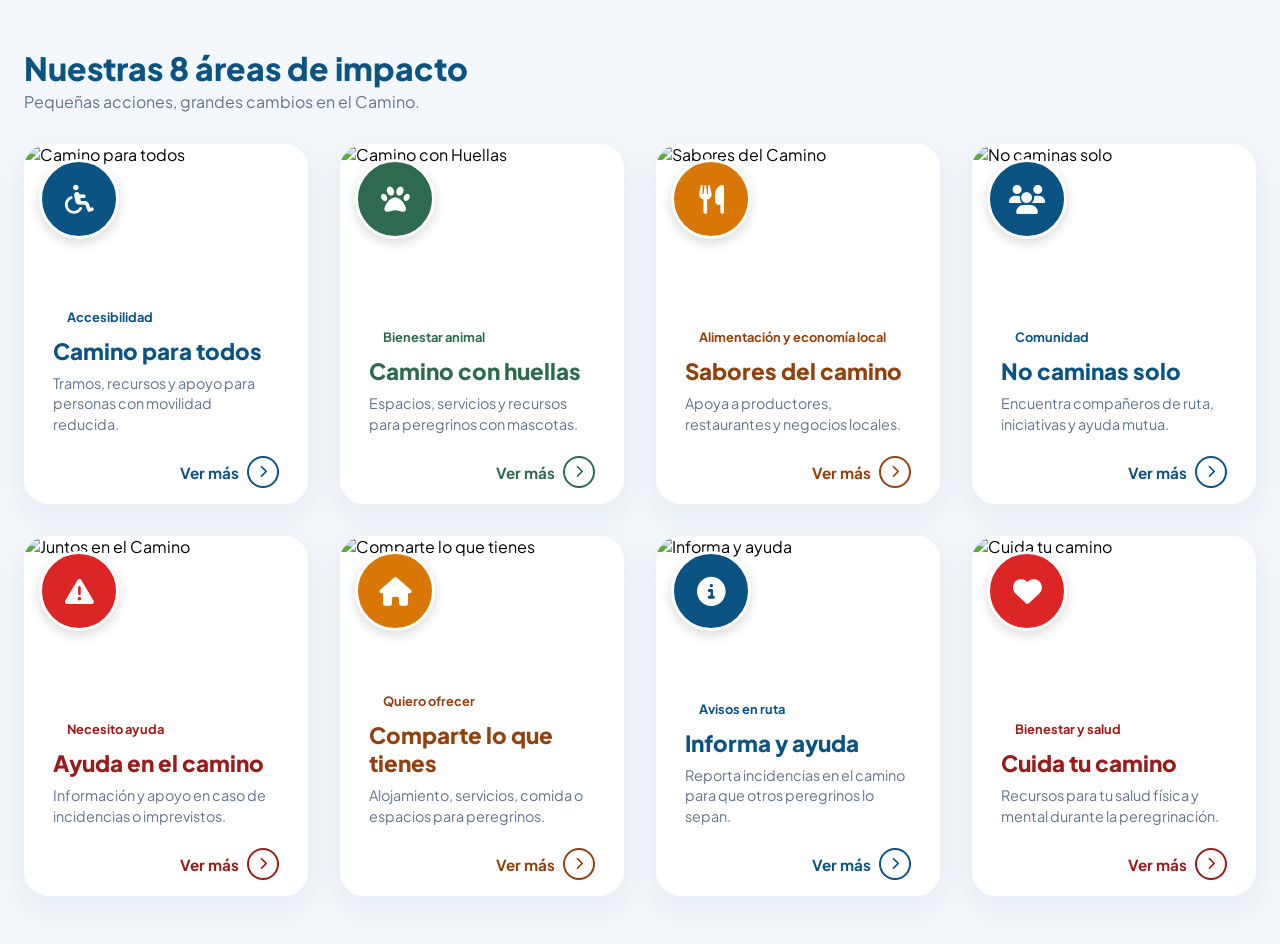
==== index.html @ 9bf70735 "Add information to back card" ====
<!DOCTYPE html>
<html lang="es">
<head>
    <meta charset="UTF-8">
    <meta name="viewport" content="width=device-width, initial-scale=1.0">
    <link rel="preconnect" href="https://cdn.jsdelivr.net">
    <link rel="preconnect" href="https://fonts.googleapis.com">
    <link rel="preconnect" href="https://res.cloudinary.com">
    <link rel="preconnect" href="https://fonts.gstatic.com" crossorigin>
    <link href="https://fonts.googleapis.com/css2?family=Caveat:wght@600&family=Plus+Jakarta+Sans:wght@400;500;600;700;800&display=swap" rel="stylesheet">
    <link rel="stylesheet" href="https://cdnjs.cloudflare.com/ajax/libs/font-awesome/6.5.1/css/all.min.css">
    <link href="https://cdn.jsdelivr.net/npm/remixicon@4.2.0/fonts/remixicon.css" rel="stylesheet"/>
    <link rel="stylesheet" href="styles.css">
    <title>Ultreia</title>
</head>
<body>

<section class="cardsSection">
        
        <header class="sectionHeader">
            <h2 class="sectionTitle">Nuestras 8 áreas de impacto</h2>
            <p class="sectionSubtitle">Pequeñas acciones, grandes cambios en el Camino.</p>
        </header>

        <div class="cardsGrid">

            <div class="cardContainer themeBlue">
                <div class="cardInner">
                    <div class="cardFront">
                        <div class="cardImageWrapper">
                            <img src="https://res.cloudinary.com/dfhwxnhsl/image/upload/v1790968714/accesibilidad_eq5mqi.png" alt="Camino para todos" class="cardImg">
                            <div class="badgeIcon"><i class="fa-solid fa-wheelchair"></i></div>
                        </div>
                        <div class="cardBody">
                            <span class="pillCategory">Accesibilidad</span>
                            <h3 class="cardTitle">Camino para todos</h3>
                            <p class="cardDesc">Tramos, recursos y apoyo para personas con movilidad reducida.</p>
                            <div class="cardAction">
                                <span class="btnText">Ver más</span>
                                <div class="btnArrow"><i class="fa-solid fa-chevron-right"></i></div>
                            </div>
                        </div>
                    </div>
                    <div class="cardBack">
                        <div class="cardBackHeader">
                            <div class="badgeIconSmall"><i class="fa-solid fa-wheelchair"></i></div>
                            <h4 class="cardBackTitle">Información detallada</h4>
                        </div>
                        <ul class="featuresList">
                            <li>
                                <div class="featureIcon"><i class="fa-solid fa-map-location-dot"></i></div>
                                <div class="featureText"><strong>Tramos accesibles</strong><p>Rutas adaptadas, con superficies seguras y sin barreras.</p></div>
                            </li>
                            <li>
                                <div class="featureIcon"><i class="fa-solid fa-hand-holding-heart"></i></div>
                                <div class="featureText"><strong>Recursos y apoyo</strong><p>Centros de información y transporte adaptado.</p></div>
                            </li>
                            <li>
                                <div class="featureIcon"><i class="fa-solid fa-bed"></i></div>
                                <div class="featureText"><strong>Alojamiento adaptado</strong><p>Albergues y hoteles con baños y accesos 100% accesibles.</p></div>
                            </li>
                        </ul>
                        <div class="cardBackFooter">
                            <span class="btnBack"><i class="fa-solid fa-arrow-left"></i> Volver</span>
                        </div>
                    </div>
                </div>
            </div>

            <div class="cardContainer themeGreen">
                <div class="cardInner">
                    <div class="cardFront">
                        <div class="cardImageWrapper">
                            <img src="https://res.cloudinary.com/dfhwxnhsl/image/upload/v1791116638/image_bpsnfv.png" alt="Camino con Huellas" class="cardImg">
                            <div class="badgeIcon"><i class="fa-solid fa-paw"></i></div>
                        </div>
                        <div class="cardBody">
                            <span class="pillCategory">Bienestar animal</span>
                            <h3 class="cardTitle">Camino con huellas</h3>
                            <p class="cardDesc">Espacios, servicios y recursos para peregrinos con mascotas.</p>
                            <div class="cardAction">
                                <span class="btnText">Ver más</span>
                                <div class="btnArrow"><i class="fa-solid fa-chevron-right"></i></div>
                            </div>
                        </div>
                    </div>
                    <div class="cardBack">
                        <div class="cardBackHeader">
                            <div class="badgeIconSmall"><i class="fa-solid fa-paw"></i></div>
                            <h4 class="cardBackTitle">Consejos y Recursos</h4>
                        </div>
                        <ul class="featuresList">
                            <li>
                                <div class="featureIcon"><i class="fa-solid fa-hotel"></i></div>
                                <div class="featureText"><strong>Albergues admitidos</strong><p>Alojamiento y espacios habilitados para mascotas.</p></div>
                            </li>
                            <li>
                                <div class="featureIcon"><i class="fa-solid fa-kit-medical"></i></div>
                                <div class="featureText"><strong>Cuidados</strong><p>Puntos de asistencia veterinaria y protección.</p></div>
                            </li>
                            <li>
                                <div class="featureIcon"><i class="fa-solid fa-house"></i></div>
                                <div class="featureText"><strong>Normas y consejos</strong><p>Recomendaciones y reglas para viajar con tu mascota.</p></div>
                            </li>
                        </ul>
                        <div class="cardBackFooter">
                            <span class="btnBack"><i class="fa-solid fa-arrow-left"></i> Volver</span>
                        </div>
                    </div>
                </div>
            </div>

            <div class="cardContainer themeOrange">
                <div class="cardInner">
                    <div class="cardFront">
                        <div class="cardImageWrapper">
                            <img src="https://res.cloudinary.com/dfhwxnhsl/image/upload/v1791118569/sabores_pucawi.png" alt="Sabores del Camino" class="cardImg">
                            <div class="badgeIcon"><i class="fa-solid fa-utensils"></i></div>
                        </div>
                        <div class="cardBody">
                            <span class="pillCategory">Alimentación y economía local</span>
                            <h3 class="cardTitle">Sabores del camino</h3>
                            <p class="cardDesc">Apoya a productores, restaurantes y negocios locales.</p>
                            <div class="cardAction">
                                <span class="btnText">Ver más</span>
                                <div class="btnArrow"><i class="fa-solid fa-chevron-right"></i></div>
                            </div>
                        </div>
                    </div>
                    <div class="cardBack">
                        <div class="cardBackHeader">
                            <div class="badgeIconSmall"><i class="fa-solid fa-utensils"></i></div>
                            <h4 class="cardBackTitle">Comercio Local</h4>
                        </div>
                        <ul class="featuresList">
                            <li>
                                <div class="featureIcon"><i class="fa-solid fa-apple-whole"></i></div>
                                <div class="featureText"><strong>Productos de cercanía</strong><p>Consumo sostenible en tiendas y mercados de pueblo.</p></div>
                            </li>
                            <li>
                                <div class="featureIcon"><i class="fa-solid fa-store"></i></div>
                                <div class="featureText"><strong>Menú del Peregrino</strong><p>Opciones tradicionales y apoyo a hostelería local.</p></div>
                            </li>
                            <li>
                                <div class="featureIcon"><i class="fa-solid fa-basket-shopping"></i></div>
                                <div class="featureText"><strong>Mercados artesanales</strong><p>Ferias y mercados de productores tradicionales en ruta.</p></div>
                            </li>
                        </ul>
                        <div class="cardBackFooter">
                            <span class="btnBack"><i class="fa-solid fa-arrow-left"></i> Volver</span>
                        </div>
                    </div>
                </div>
            </div>


            <div class="cardContainer themeBlue">
                <div class="cardInner">
                    <div class="cardFront">
                        <div class="cardImageWrapper">
                            <img src="https://res.cloudinary.com/dfhwxnhsl/image/upload/v1791118704/noCaminas_ketj5e.png" alt="No caminas solo" class="cardImg">
                            <div class="badgeIcon"><i class="fa-solid fa-users"></i></div>
                        </div>
                        <div class="cardBody">
                            <span class="pillCategory">Comunidad</span>
                            <h3 class="cardTitle">No caminas solo</h3>
                            <p class="cardDesc">Encuentra compañeros de ruta, iniciativas y ayuda mutua.</p>
                            <div class="cardAction">
                                <span class="btnText">Ver más</span>
                                <div class="btnArrow"><i class="fa-solid fa-chevron-right"></i></div>
                            </div>
                        </div>
                    </div>
                    <div class="cardBack">
                        <div class="cardBackHeader">
                            <div class="badgeIconSmall"><i class="fa-solid fa-users"></i></div>
                            <h4 class="cardBackTitle">Red Social y Apoyo</h4>
                        </div>
                        <ul class="featuresList">
                            <li>
                                <div class="featureIcon"><i class="fa-solid fa-user-group"></i></div>
                                <div class="featureText"><strong>Grupos de ruta</strong><p>Conecta con otros peregrinos en tus etapas.</p></div>
                            </li>
                            <li>
                                <div class="featureIcon"><i class="fa-solid fa-hands-holding-child"></i></div>
                                <div class="featureText"><strong>Voluntariado</strong><p>Iniciativas comunitarias de ayuda en el camino.</p></div>
                            </li>
                            <li>
                                <div class="featureIcon"><i class="fa-solid fa-comments"></i></div>
                                <div class="featureText"><strong>Foros y vivencias</strong><p>Espacios para compartir consejos, experiencias y resolver dudas.</p></div>
                            </li>
                        </ul>
                        <div class="cardBackFooter">
                            <span class="btnBack"><i class="fa-solid fa-arrow-left"></i> Volver</span>
                        </div>
                    </div>
                </div>
            </div>


            <div class="cardContainer themeRed">
                <div class="cardInner">
                    <div class="cardFront">
                        <div class="cardImageWrapper">
                            <img src="https://res.cloudinary.com/dfhwxnhsl/image/upload/v1791119002/juntosCamino_ufudnc.png" alt="Juntos en el Camino" class="cardImg">
                            <div class="badgeIcon"><i class="fa-solid fa-triangle-exclamation"></i></div>
                        </div>
                        <div class="cardBody">
                            <span class="pillCategory">Necesito ayuda</span>
                            <h3 class="cardTitle">Ayuda en el camino</h3>
                            <p class="cardDesc">Información y apoyo en caso de incidencias o imprevistos.</p>
                            <div class="cardAction">
                                <span class="btnText">Ver más</span>
                                <div class="btnArrow"><i class="fa-solid fa-chevron-right"></i></div>
                            </div>
                        </div>
                    </div>
                    <div class="cardBack">
                        <div class="cardBackHeader">
                            <div class="badgeIconSmall"><i class="fa-solid fa-triangle-exclamation"></i></div>
                            <h4 class="cardBackTitle">Soporte y Emergencias</h4>
                        </div>
                        <ul class="featuresList">
                            <li>
                                <div class="featureIcon"><i class="fa-solid fa-phone-flip"></i></div>
                                <div class="featureText"><strong>Contactos clave</strong><p>Teléfonos de emergencia y auxilio en ruta.</p></div>
                            </li>
                            <li>
                                <div class="featureIcon"><i class="fa-solid fa-hospital"></i></div>
                                <div class="featureText"><strong>Puntos de salud</strong><p>Centros médicos y farmacias cercanas.</p></div>
                            </li>
                            <li>
                                <div class="featureIcon"><i class="fa-solid fa-kit-medical"></i></div>
                                <div class="featureText"><strong>Protocolos de auxilio</strong><p>Guías de actuación ante imprevistos en ruta.</p></div>
                            </li>
                        </ul>
                        <div class="cardBackFooter">
                            <span class="btnBack"><i class="fa-solid fa-arrow-left"></i> Volver</span>
                        </div>
                    </div>
                </div>
            </div>


            <div class="cardContainer themeYellow">
                <div class="cardInner">
                    <div class="cardFront">
                        <div class="cardImageWrapper">
                            <img src="https://res.cloudinary.com/dfhwxnhsl/image/upload/v1791118802/hospitalidad_motjij.png" alt="Comparte lo que tienes" class="cardImg">
                            <div class="badgeIcon"><i class="fa-solid fa-house"></i></div>
                        </div>
                        <div class="cardBody">
                            <span class="pillCategory">Quiero ofrecer</span>
                            <h3 class="cardTitle">Comparte lo que tienes</h3>
                            <p class="cardDesc">Alojamiento, servicios, comida o espacios para peregrinos.</p>
                            <div class="cardAction">
                                <span class="btnText">Ver más</span>
                                <div class="btnArrow"><i class="fa-solid fa-chevron-right"></i></div>
                            </div>
                        </div>
                    </div>
                    <div class="cardBack">
                        <div class="cardBackHeader">
                            <div class="badgeIconSmall"><i class="fa-solid fa-house"></i></div>
                            <h4 class="cardBackTitle">Hospitalidad</h4>
                        </div>
                        <ul class="featuresList">
                            <li>
                                <div class="featureIcon"><i class="fa-solid fa-bed"></i></div>
                                <div class="featureText"><strong>Ofrecer cobijo</strong><p>Registra tu espacio para acoger caminantes.</p></div>
                            </li>
                            <li>
                                <div class="featureIcon"><i class="fa-solid fa-hand-holding-heart"></i></div>
                                <div class="featureText"><strong>Donaciones</strong><p>Aporta material, alimentos o transporte puntual.</p></div>
                            </li>
                            <li>
                                <div class="featureIcon"><i class="fa-solid fa-handshake"></i></div>
                                <div class="featureText"><strong>Servicios de apoyo</strong><p>Ofrece custodia de equipaje o puntos de carga.</p></div>
                            </li>
                        </ul>
                        <div class="cardBackFooter">
                            <span class="btnBack"><i class="fa-solid fa-arrow-left"></i> Volver</span>
                        </div>
                    </div>
                </div>
            </div>


            <div class="cardContainer themeBlue">
                <div class="cardInner">
                    <div class="cardFront">
                        <div class="cardImageWrapper">
                            <img src="https://res.cloudinary.com/dfhwxnhsl/image/upload/v1791118946/camino_mtkchg.png" alt="Informa y ayuda" class="cardImg">
                            <div class="badgeIcon"><i class="fa-solid fa-circle-info"></i></div>
                        </div>
                        <div class="cardBody">
                            <span class="pillCategory">Avisos en ruta</span>
                            <h3 class="cardTitle">Informa y ayuda</h3>
                            <p class="cardDesc">Reporta incidencias en el camino para que otros peregrinos lo sepan.</p>
                            <div class="cardAction">
                                <span class="btnText">Ver más</span>
                                <div class="btnArrow"><i class="fa-solid fa-chevron-right"></i></div>
                            </div>
                        </div>
                    </div>
                    <div class="cardBack">
                        <div class="cardBackHeader">
                            <div class="badgeIconSmall"><i class="fa-solid fa-circle-info"></i></div>
                            <h4 class="cardBackTitle">Estado del Camino</h4>
                        </div>
                        <ul class="featuresList">
                            <li>
                                <div class="featureIcon"><i class="fa-solid fa-route"></i></div>
                                <div class="featureText"><strong>Obras y desvíos</strong><p>Alertas sobre tramos cerrados o modificados.</p></div>
                            </li>
                            <li>
                                <div class="featureIcon"><i class="fa-solid fa-cloud-sun-rain"></i></div>
                                <div class="featureText"><strong>Clima y alertas</strong><p>Avisos meteorológicos y recomendaciones de paso.</p></div>
                            </li>
                            <li>
                                <div class="featureIcon"><i class="fa-solid fa-map-location-dot"></i></div>
                                <div class="featureText"><strong>Reportar incidencias</strong><p>Notifica obstáculos o señalización defectuosa.</p></div>
                            </li>
                        </ul>
                        <div class="cardBackFooter">
                            <span class="btnBack"><i class="fa-solid fa-arrow-left"></i> Volver</span>
                        </div>
                    </div>
                </div>
            </div>


            <div class="cardContainer themeRedHeart">
                <div class="cardInner">
                    <div class="cardFront">
                        <div class="cardImageWrapper">
                            <img src="https://res.cloudinary.com/dfhwxnhsl/image/upload/v1791118754/Salud_vfjpxn.png" alt="Cuida tu camino" class="cardImg">
                            <div class="badgeIcon"><i class="fa-solid fa-heart"></i></div>
                        </div>
                        <div class="cardBody">
                            <span class="pillCategory">Bienestar y salud</span>
                            <h3 class="cardTitle">Cuida tu camino</h3>
                            <p class="cardDesc">Recursos para tu salud física y mental durante la peregrinación.</p>
                            <div class="cardAction">
                                <span class="btnText">Ver más</span>
                                <div class="btnArrow"><i class="fa-solid fa-chevron-right"></i></div>
                            </div>
                        </div>
                    </div>
                    <div class="cardBack">
                        <div class="cardBackHeader">
                            <div class="badgeIconSmall"><i class="fa-solid fa-heart"></i></div>
                            <h4 class="cardBackTitle">Cuidado Personal</h4>
                        </div>
                        <ul class="featuresList">
                            <li>
                                <div class="featureIcon"><i class="fa-solid fa-shoe-prints"></i></div>
                                <div class="featureText"><strong>Prevención de ampollas</strong><p>Consejos para estiramientos y cuidado de pies.</p></div>
                            </li>
                            <li>
                                <div class="featureIcon"><i class="fa-solid fa-brain"></i></div>
                                <div class="featureText"><strong>Salud mental</strong><p>Espacios de meditación y preparación psicológica.</p></div>
                            </li>
                            <li>
                                <div class="featureIcon"><i class="fa-solid fa-bottle-water"></i></div>
                                <div class="featureText"><strong>Nutrición e hidratación</strong><p>Pautas para mantener la energía en etapas largas.</p></div>
                            </li>
                        </ul>
                        <div class="cardBackFooter">
                            <span class="btnBack"><i class="fa-solid fa-arrow-left"></i> Volver</span>
                        </div>
                    </div>
                </div>
            </div>
        </div>
    </section>
</body>
</html>
---- styles.css ----
* {
    margin: 0;
    padding: 0;
    box-sizing: border-box;
    font-family: 'Plus Jakarta Sans', sans-serif;
}


html, body {
    height: 100%;
}


.sectionHeader {
    max-width: 1400px;
    margin: 0 auto 2rem auto;
    text-align: left;
}


.sectionTitle {
    color: #0A5383;
    font-size: 2rem;
    font-weight: 800;
    margin-bottom: 0.2rem;
}


.sectionSubtitle {
    color: #64748B;
    font-size: 1rem;
}


.cardsSection {
    padding: 3rem 1.5rem;
    background-color: #f4f7fb;
}


.cardsGrid {
    display: grid;
    grid-template-columns: repeat(4, 1fr);
    gap: 2rem;
    max-width: 1400px;
    margin: 0 auto;
}


.cardContainer {
    width: 100%;
    height: 360px;
    perspective: 1200px;
    cursor: pointer;
}


.cardInner {
    position: relative;
    width: 100%;
    height: 100%;
    transition: transform 0.8s cubic-bezier(0.4, 0, 0.2, 1);
    transform-style: preserve-3d;
    border-radius: 24px;
}


.cardContainer:hover .cardInner {
    transform: rotateY(-180deg);
}


.cardFront,
.cardBack {
    position: absolute;
    width: 100%;
    height: 100%;
    -webkit-backface-visibility: hidden;
    backface-visibility: hidden;
    border-radius: 24px;
    background-color: #ffffff;
    box-shadow: 0 10px 30px rgba(10, 83, 131, 0.08);
    overflow: hidden;
    display: flex;
    flex-direction: column;
}


.cardImageWrapper {
    position: relative;
    height: 260px;
    width: 100%;
}


.cardImg {
    width: 100%;
    height: 100%;
    object-fit: cover;
}


.badgeIcon {
    position: absolute;
    top: 15px;
    left: 15px;
    width: 80px;
    height: 80px;
    color: #ffffff;
    border-radius: 50%;
    display: flex;
    align-items: center;
    justify-content: center;
    font-size: 1.8rem;
    border: 3px solid #ffffff;
    box-shadow: 0 4px 12px rgba(0, 0, 0, 0.15);
    z-index: 2;
}


.cardBody {
    padding: 1rem 1.8rem;
    display: flex;
    flex-direction: column;
    flex-grow: 1;
}


.pillCategory {
    display: inline-block;
    align-self: flex-start;
    font-size: 0.8rem;
    font-weight: 700;
    padding: 0.3rem 0.9rem;
    border-radius:  22px;
    margin-top: -2.4rem;
    margin-bottom: 0.5rem;
    z-index: 3;
}


.cardTitle {
    font-size: 1.4rem;
    font-weight: 800;
    line-height: 1.25;
    margin: 0 0 0.5rem 0;
}


.cardDesc {
    color: #64748B;
    font-size: 0.9rem;
    line-height: 1.4;
    margin: 0 0 1.4rem 0;
}


.cardAction {
    margin-top: auto;
    display: flex;
    align-items: center;
    justify-content: flex-end;
    gap: 0.5rem;
    font-weight: 700;
    font-size: 0.95rem;
}


.btnArrow {
    width: 32px;
    height: 32px;
    border-radius: 50%;
    display: flex;
    align-items: center;
    justify-content: center;
    font-size: 0.8rem;
    transition: background-color 0.3s ease, border-color 0.3s ease, color 0.3s ease;
}


.cardBack {
    transform: rotateY(180deg);
    padding: 1.8rem;
    justify-content: space-between;
}


.cardBackHeader {
    display: flex;
    align-items: center;
    gap: 0.8rem;
}


.badgeIconSmall {
    width: 44px;
    height: 44px;
    color: #ffffff;
    border-radius: 50%;
    display: flex;
    align-items: center;
    justify-content: center;
    font-size: 1.2rem;
}


.cardBackTitle {
    font-size: 1.15rem;
    font-weight: 700;
    margin: 0;
    flex-grow: 1;
}


.featuresList {
    list-style: none;
    padding: 0;
    margin: 1rem 0;
    display: flex;
    flex-direction: column;
    gap: 1rem;
}


.featuresList li {
    display: flex;
    align-items: flex-start;
    gap: 0.8rem;
}


.featureIcon {
    width: 36px;
    height: 36px;
    border-radius: 50%;
    display: flex;
    align-items: center;
    justify-content: center;
    font-size: 0.9rem;
    flex-shrink: 0;
}


.featureText strong {
    display: block;
    font-size: 0.85rem;
}


.featureText p {
    margin: 0;
    color: #64748B;
    font-size: 0.78rem;
    line-height: 1.3;
}


.cardBackFooter {
    display: flex;
    justify-content: flex-end;
}


.btnBack {
    font-weight: 700;
    font-size: 0.85rem;
    display: flex;
    align-items: center;
    gap: 0.4rem;
}


.themeBlue .badgeIcon,
.themeBlue .badgeIconSmall {
    background-color: #0A5383;
}


.themeBlue .pillCategory,
.themeBlue .featureIcon {
    background-color: white;
    color: #0A5383;
}


.themeBlue .cardTitle,
.themeBlue .cardAction,
.themeBlue .cardBackTitle,
.themeBlue .featureText strong,
.themeBlue .btnBack {
    color: #0A5383;
}


.themeBlue .btnArrow {
    border: 2px solid #0A5383;
    color: #0A5383;
}


.themeBlue .cardBack {
    background: linear-gradient(135deg, #f0f7ff 10%, #dde9f7 80%);
}


.themeBlue:hover .btnArrow {
    background-color: #E0F2FE;
    border-color: #0A5383;
    color: #0A5383;
}



.themeGreen .badgeIcon,
.themeGreen .badgeIconSmall {
    background-color: #2D6A4F;
}


.themeGreen .pillCategory,
.themeGreen .featureIcon {
    background-color: white;
    color: #2D6A4F;
}


.themeGreen .cardTitle,
.themeGreen .cardAction,
.themeGreen .cardBackTitle,
.themeGreen .featureText strong,
.themeGreen .btnBack {
    color: #2D6A4F;
}


.themeGreen .btnArrow {
    border: 2px solid #2D6A4F;
    color: #2D6A4F;
}


.themeGreen .cardBack {
    background: linear-gradient(135deg, #f6faf1 10%, #e2edd6 80%);
}


.themeGreen:hover .btnArrow {
    background-color: #E8F5E9;
    border-color: #2D6A4F;
    color: #2D6A4F;
}


.themeOrange .badgeIcon,
.themeOrange .badgeIconSmall,
.themeYellow .badgeIcon,
.themeYellow .badgeIconSmall {
    background-color: #D97706;
}


.themeOrange .pillCategory,
.themeOrange .featureIcon,
.themeYellow .pillCategory,
.themeYellow .featureIcon {
    background-color: white;
    color: #92400E;
}


.themeOrange .cardTitle,
.themeOrange .cardAction,
.themeOrange .cardBackTitle,
.themeOrange .featureText strong,
.themeOrange .btnBack,
.themeYellow .cardTitle,
.themeYellow .cardAction,
.themeYellow .cardBackTitle,
.themeYellow .featureText strong,
.themeYellow .btnBack {
    color: #92400E;
}


.themeOrange .btnArrow,
.themeYellow .btnArrow {
    border: 2px solid #92400E;
    color: #92400E;
}


.themeOrange .cardBack,
.themeYellow .cardBack {
    background: linear-gradient(135deg, #faf9f0 10%, #fef7dc 80%);
}


.themeOrange:hover .btnArrow,
.themeYellow:hover .btnArrow {
    background-color: #FEF3C7;
    border-color: #92400E;
    color: #92400E;
}


.themeRed .badgeIcon,
.themeRed .badgeIconSmall,
.themeRedHeart .badgeIcon,
.themeRedHeart .badgeIconSmall {
    background-color: #DC2626;
}


.themeRed .pillCategory,
.themeRed .featureIcon,
.themeRedHeart .pillCategory,
.themeRedHeart .featureIcon {
    background-color: white;
    color: #991B1B;
}


.themeRed .cardTitle,
.themeRed .cardAction,
.themeRed .cardBackTitle,
.themeRed .featureText strong,
.themeRed .btnBack,
.themeRedHeart .cardTitle,
.themeRedHeart .cardAction,
.themeRedHeart .cardBackTitle,
.themeRedHeart .featureText strong,
.themeRedHeart .btnBack {
    color: #991B1B;
}


.themeRed .btnArrow,
.themeRedHeart .btnArrow {
    border: 2px solid #991B1B;
    color: #991B1B;
}


.themeRed .cardBack,
.themeRedHeart .cardBack {
    background: linear-gradient(135deg, #fbf5f5 10%, #fae6e6 80%);
}


.themeRed:hover .btnArrow,
.themeRedHeart:hover .btnArrow {
    background-color: #FEE2E2;
    border-color: #991B1B;
    color: #991B1B;
}



@media (max-width: 1200px) {
    .cardsGrid {
        grid-template-columns: repeat(2, 1fr);
    }
}


@media (max-width: 640px) {
    .cardsGrid {
        grid-template-columns: 1fr;
    }
}
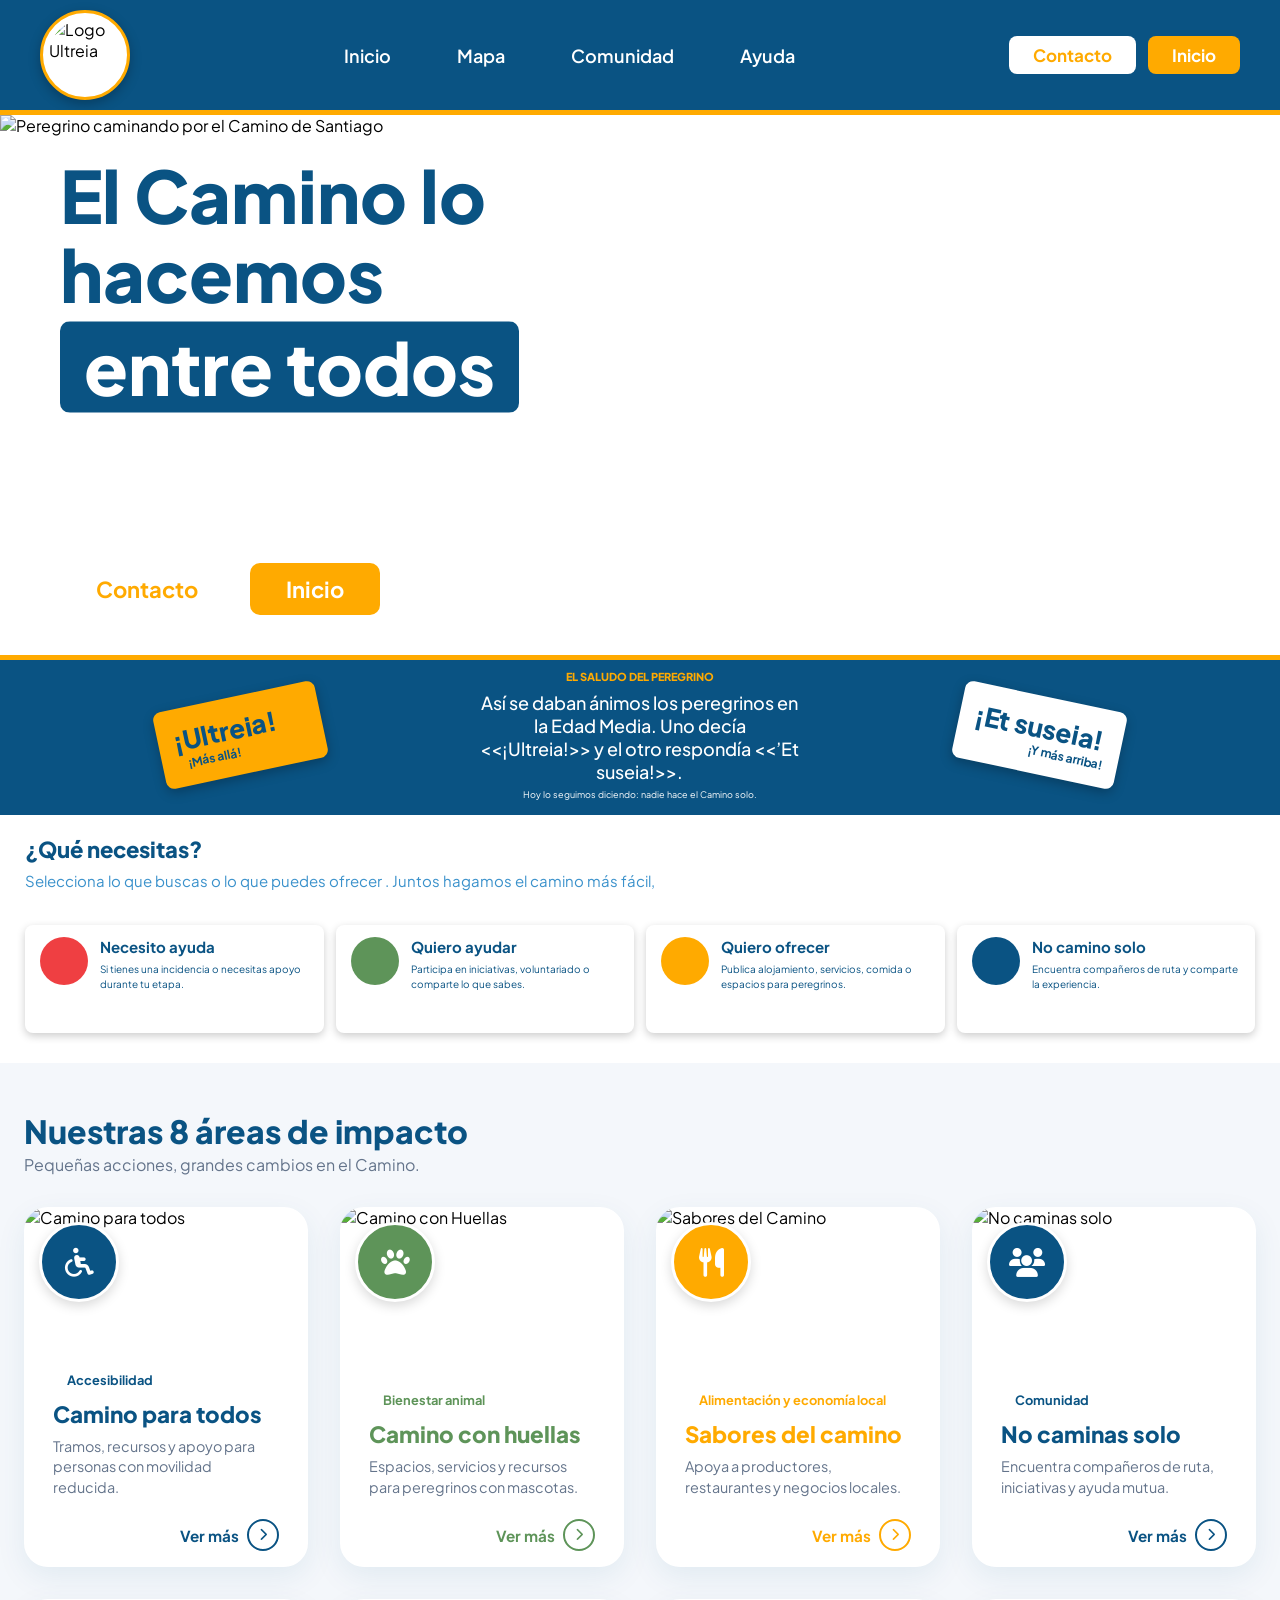
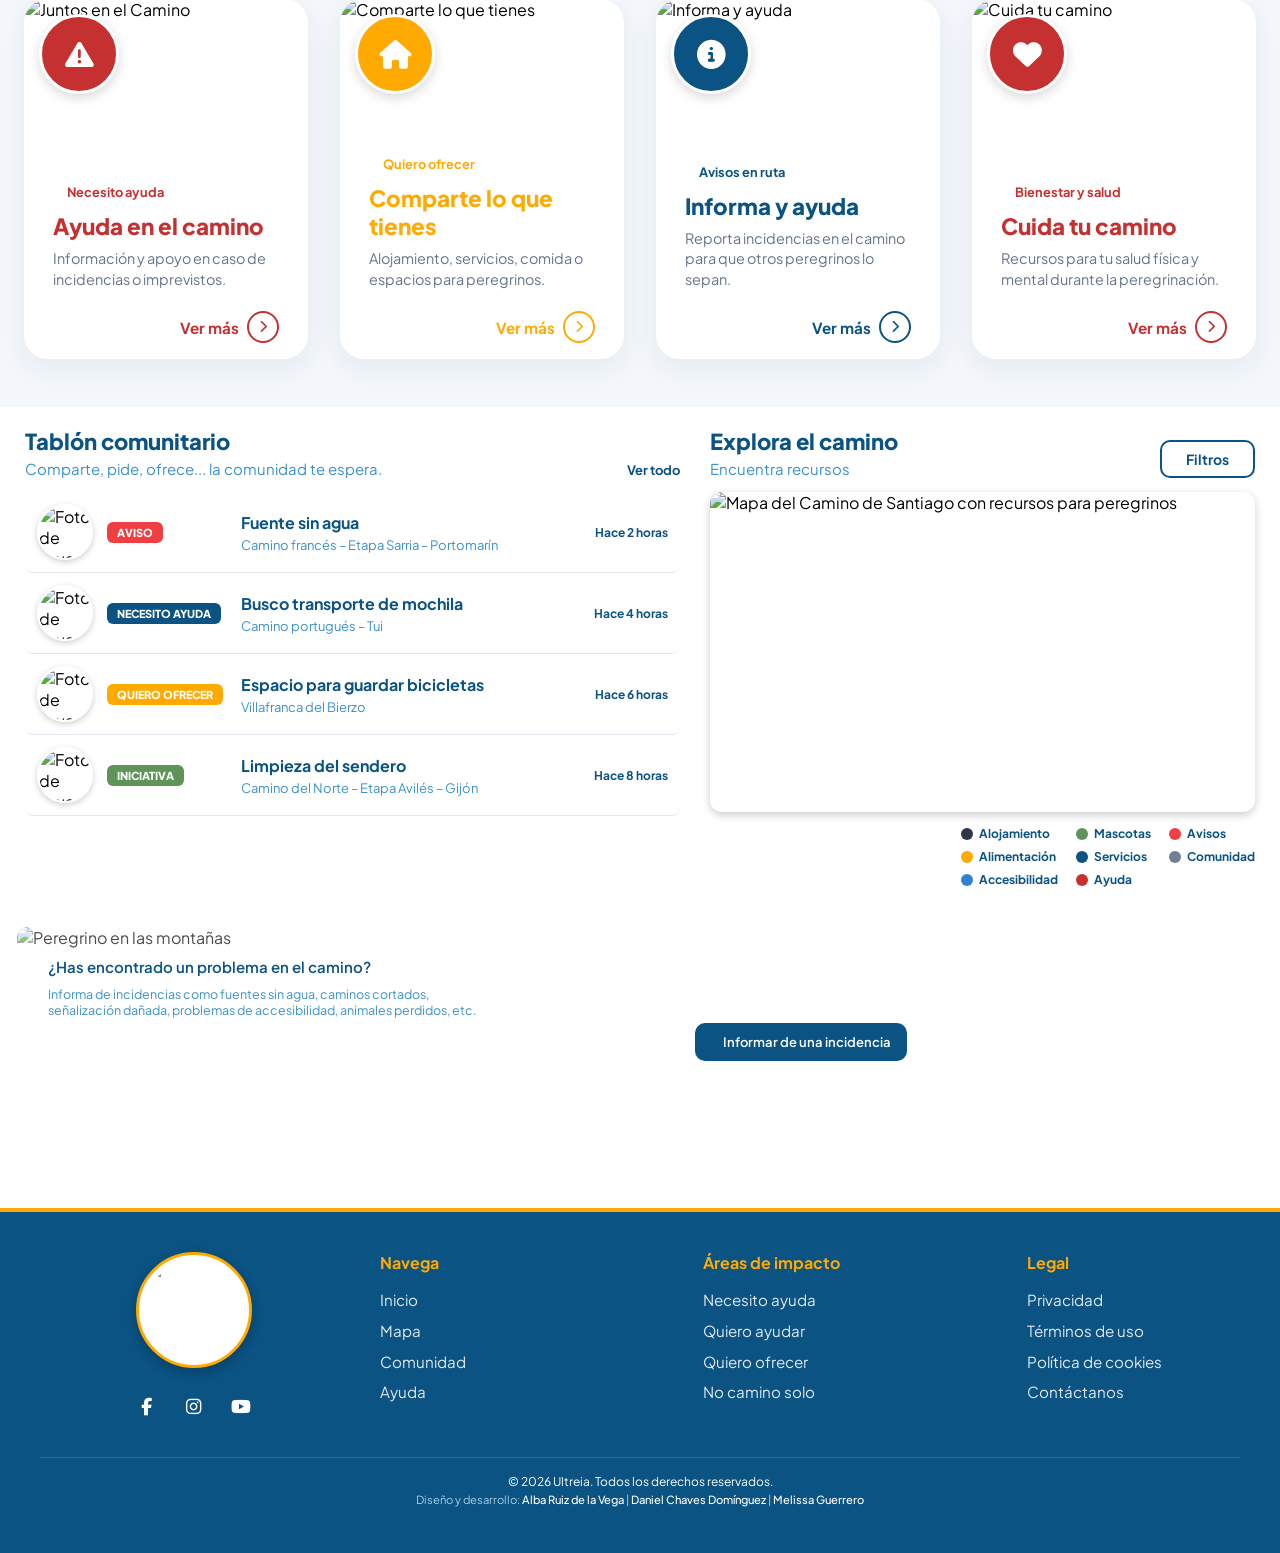
==== commit 09fadd96: "Merge branch 'main' into cards" ====
--- a/index.html
+++ b/index.html
@@ -15,7 +15,115 @@
 </head>
 <body>
 
-<section class="cardsSection">
+    <!-- ===== 1. NAV (Alba) ===== -->
+    <header class="nav">
+        <img src="https://res.cloudinary.com/daul6tzck/image/upload/v1791113078/image_ubfnbw.png" alt="Logo Ultreia" class="navLogo">
+
+        <ul class="navMenu">
+            <li><a href="#">Inicio</a></li>
+            <li><a href="#mapa">Mapa</a></li>
+            <li><a href="#comunidad">Comunidad</a></li>
+            <li><a href="#">Ayuda</a></li>
+        </ul>
+
+        <div class="navBotones">
+            <a href="#" class="btnContacto">Contacto</a>
+            <a href="#" class="btnInicio">Inicio</a>
+        </div>
+    </header>
+
+    <!-- ===== 2. HERO (Alba) ===== -->
+    <section class="hero">
+        <img src="https://res.cloudinary.com/duzljw2pp/image/upload/v1790238465/copy_of_camino-de-santiago_zelztu.webp" alt="Peregrino caminando por el Camino de Santiago" class="heroImagen">
+
+        <div class="heroContenido">
+            <h1 class="heroTitulo">
+                El Camino lo<br>
+                hacemos<br>
+                <span class="heroDestacado">entre todos</span>
+            </h1>
+
+            <div class="heroBotones">
+                <a href="#" class="btnContacto">Contacto</a>
+                <a href="#" class="btnInicio">Inicio</a>
+            </div>
+        </div>
+    </section>
+
+    <!-- ===== 3. SALUDO DEL PEREGRINO (Daniel) ===== -->
+    <section class="saludo">
+        <div class="cartelAmarillo">
+            <h3>¡Ultreia!</h3>
+            <p>¡Más allá!</p>
+        </div>
+
+        <div class="saludoTexto">
+            <h2>EL SALUDO DEL PEREGRINO</h2>
+            <p class="saludoFrase">Así se daban ánimos los peregrinos en la Edad Media. Uno decía <<¡Ultreia!>> y el otro respondía <<’Et suseia!>>.</p>
+            <p class="saludoPequeno">Hoy lo seguimos diciendo: nadie hace el Camino solo.</p>
+        </div>
+
+        <div class="cartelBlanco">
+            <h3>¡Et suseia!</h3>
+            <p>¡Y más arriba!</p>
+        </div>
+    </section>
+
+    <!-- ===== 4. QUÉ NECESITAS (Daniel) ===== -->
+    <section class="necesitas">
+        <h2>¿Qué necesitas?</h2>
+        <p class="necesitasSubtitulo">Selecciona lo que buscas o lo que puedes ofrecer . Juntos hagamos el camino más fácil,</p>
+
+        <div class="necesitasTarjetas">
+            <a href="#" class="tarjeta" id="necesitoAyuda">
+                <div class="tarjetaIcono iconoRojo">
+                    <i class="ri-alert-line"></i>
+                </div>
+                <div class="tarjetaTexto">
+                    <h3>Necesito ayuda</h3>
+                    <p>Si tienes una incidencia o necesitas apoyo durante tu etapa.</p>
+                    <i class="ri-arrow-right-circle-line tarjetaFlecha"></i>
+                </div>
+            </a>
+
+            <a href="#" class="tarjeta" id="quieroAyudar">
+                <div class="tarjetaIcono iconoVerde">
+                    <i class="ri-user-line"></i>
+                </div>
+                <div class="tarjetaTexto">
+                    <h3>Quiero ayudar</h3>
+                    <p>Participa en iniciativas, voluntariado o comparte lo que sabes.</p>
+                    <i class="ri-arrow-right-circle-line tarjetaFlecha"></i>
+                </div>
+            </a>
+
+            <a href="#" class="tarjeta" id="quieroOfrecer">
+                <div class="tarjetaIcono iconoNaranja">
+                    <i class="ri-home-4-line"></i>
+                </div>
+                <div class="tarjetaTexto">
+                    <h3>Quiero ofrecer</h3>
+                    <p>Publica alojamiento, servicios, comida o espacios para peregrinos.</p>
+                    <i class="ri-arrow-right-circle-line tarjetaFlecha"></i>
+                </div>
+            </a>
+
+            <a href="#" class="tarjeta" id="noCaminoSolo">
+                <div class="tarjetaIcono iconoAzul">
+                    <i class="ri-group-line"></i>
+                </div>
+                <div class="tarjetaTexto">
+                    <h3>No camino solo</h3>
+                    <p>Encuentra compañeros de ruta y comparte la experiencia.</p>
+                    <i class="ri-arrow-right-circle-line tarjetaFlecha"></i>
+                </div>
+            </a>
+        </div>
+    </section>
+
+    <!-- ===== 5. CARDS (Melissa) ===== -->
+  
+  <section class="cardsSection">
         
         <header class="sectionHeader">
             <h2 class="sectionTitle">Nuestras 8 áreas de impacto</h2>
@@ -374,5 +482,167 @@
             </div>
         </div>
     </section>
+
+    <!-- ===== 6. TABLÓN + MAPA (Alba) ===== -->
+    <section class="comunidad" id="comunidad">
+
+        <!-- Tablón -->
+        <div class="tablon">
+            <div class="tablonCabecera">
+                <div>
+                    <h2>Tablón comunitario</h2>
+                    <p class="tablonSubtitulo">Comparte, pide, ofrece... la comunidad te espera.</p>
+                </div>
+                <a href="#" class="tablonVerTodo">Ver todo</a>
+            </div>
+
+            <ul class="tablonLista">
+                <li class="publicacion">
+                    <img src="https://res.cloudinary.com/daul6tzck/image/upload/v1791283930/Gemini_Generated_Image_4uwjs64uwjs64uwj_ay3pap.jpg" alt="Foto de usuario" class="publicacionFoto">
+                    <span class="etiqueta etiquetaAviso">Aviso</span>
+                    <div class="publicacionTexto">
+                        <h3>Fuente sin agua</h3>
+                        <p>Camino francés – Etapa Sarria – Portomarín</p>
+                    </div>
+                    <span class="publicacionTiempo">Hace 2 horas</span>
+                </li>
+
+                <li class="publicacion">
+                    <img src="https://res.cloudinary.com/daul6tzck/image/upload/v1791283987/Gemini_Generated_Image_vonnl3vonnl3vonn_bajcxj.jpg" alt="Foto de usuario" class="publicacionFoto">
+                    <span class="etiqueta etiquetaAyuda">Necesito ayuda</span>
+                    <div class="publicacionTexto">
+                        <h3>Busco transporte de mochila</h3>
+                        <p>Camino portugués – Tui</p>
+                    </div>
+                    <span class="publicacionTiempo">Hace 4 horas</span>
+                </li>
+
+                <li class="publicacion">
+                    <img src="https://res.cloudinary.com/daul6tzck/image/upload/v1791284055/Gemini_Generated_Image_ijwadpijwadpijwa_o7hbqi.jpg" alt="Foto de usuario" class="publicacionFoto">
+                    <span class="etiqueta etiquetaOfrecer">Quiero ofrecer</span>
+                    <div class="publicacionTexto">
+                        <h3>Espacio para guardar bicicletas</h3>
+                        <p>Villafranca del Bierzo</p>
+                    </div>
+                    <span class="publicacionTiempo">Hace 6 horas</span>
+                </li>
+
+                <li class="publicacion">
+                    <img src="https://res.cloudinary.com/daul6tzck/image/upload/v1791284155/Gemini_Generated_Image_6ndhw76ndhw76ndh_glluyf.jpg" alt="Foto de usuario" class="publicacionFoto">
+                    <span class="etiqueta etiquetaIniciativa">Iniciativa</span>
+                    <div class="publicacionTexto">
+                        <h3>Limpieza del sendero</h3>
+                        <p>Camino del Norte – Etapa Avilés – Gijón</p>
+                    </div>
+                    <span class="publicacionTiempo">Hace 8 horas</span>
+                </li>
+            </ul>
+        </div>
+
+        <!-- Mapa -->
+        <div class="mapa" id="mapa">
+            <div class="mapaCabecera">
+                <div>
+                    <h2>Explora el camino</h2>
+                    <p class="mapaSubtitulo">Encuentra recursos</p>
+                </div>
+                <a href="#" class="btnFiltros">
+                    <i class="ri-list-check"></i>
+                    Filtros
+                    <i class="ri-arrow-right-circle-line"></i>
+                </a>
+            </div>
+
+            <div class="mapaImagenCaja">
+                <img src="https://res.cloudinary.com/daul6tzck/image/upload/v1791283634/image_1_tx0mob.png" alt="Mapa del Camino de Santiago con recursos para peregrinos" class="mapaImagen">
+            </div>
+
+            <ul class="mapaLeyenda">
+                <li><span class="punto puntoAlojamiento"></span>Alojamiento</li>
+                <li><span class="punto puntoMascotas"></span>Mascotas</li>
+                <li><span class="punto puntoAvisos"></span>Avisos</li>
+                <li><span class="punto puntoAlimentacion"></span>Alimentación</li>
+                <li><span class="punto puntoServicios"></span>Servicios</li>
+                <li><span class="punto puntoComunidad"></span>Comunidad</li>
+                <li><span class="punto puntoAccesibilidad"></span>Accesibilidad</li>
+                <li><span class="punto puntoAyuda"></span>Ayuda</li>
+            </ul>
+        </div>
+
+    </section>
+
+    <!-- ===== 7. INCIDENCIA (Daniel) ===== -->
+    <section class="incidencia">
+        <img src="https://res.cloudinary.com/duzljw2pp/image/upload/v1791185892/llamado_nc7s8u.jpg" alt="Peregrino en las montañas" class="incidenciaFondo">
+
+        <div class="incidenciaTexto">
+            <h2>¿Has encontrado un problema en el camino?</h2>
+            <p>Informa de incidencias como fuentes sin agua, caminos cortados,<br> señalización dañada, problemas de accesibilidad, animales perdidos, etc.</p>
+        </div>
+
+        <a href="#" class="btnIncidencia">
+            <i class="ri-volume-up-line"></i>
+            Informar de una incidencia
+        </a>
+    </section>
+
+    <!-- ===== 8. FOOTER (Melissa) ===== -->
+<footer class="siteFooter">
+    <div class="footerContainer">
+    
+    <div class="footerBrand">
+        <img src="https://res.cloudinary.com/daul6tzck/image/upload/v1791113078/image_ubfnbw.png" alt="Logo Ultreia" class="footerLogo">
+        <div class="footerSocials">
+            <a href="#" aria-label="Facebook"><i class="fa-brands fa-facebook-f"></i></a>
+            <a href="#" aria-label="Instagram"><i class="fa-brands fa-instagram"></i></a>
+            <a href="#" aria-label="YouTube"><i class="fa-brands fa-youtube"></i></a>
+        </div>
+    </div>
+
+    <div class="footerCol">
+        <h4 class="footerTitle">Navega</h4>
+        <ul class="footerLinks">
+            <li><a href="#inicio">Inicio</a></li>
+            <li><a href="#mapa">Mapa</a></li>
+            <li><a href="#comunidad">Comunidad</a></li>
+            <li><a href="#ayuda">Ayuda</a></li>
+        </ul>
+    </div>
+
+    <div class="footerCol">
+        <h4 class="footerTitle">Áreas de impacto</h4>
+        <ul class="footerLinks">
+            <li><a href="#necesitoAyuda">Necesito ayuda</a></li>
+            <li><a href="#quieroAyudar">Quiero ayudar</a></li>
+            <li><a href="#quieroOfrecer">Quiero ofrecer</a></li>
+            <li><a href="#noCaminoSolo">No camino solo</a></li>
+        </ul>
+    </div>
+
+    <div class="footerCol">
+        <h4 class="footerTitle">Legal</h4>
+        <ul class="footerLinks">
+            <li><a href="#privacidad">Privacidad</a></li>
+            <li><a href="#terminos">Términos de uso</a></li>
+            <li><a href="#cookies">Política de cookies</a></li>
+            <li><a href="#contactanos">Contáctanos</a></li>
+        </ul>
+    </div>
+</div>
+
+    <div class="footerBottom">
+        <div class="footerBottomContainer container">
+            <p class="footerCopy">
+            <a href="https://github.com/Daniel-Chaves-Dominguez/Ultreia" target="_blank" rel="noopener noreferrer" class="copyrightLink">© 2026 Ultreia</a>. Todos los derechos reservados.
+            </p>
+            <p class="footerCredits">
+                Diseño y desarrollo: 
+                <span><a href="https://www.linkedin.com/in/alba-ruiz-de-la-vega-765b21384/" target="_blank" rel="noopener noreferrer">Alba Ruiz de la Vega</a></span> | 
+                <span><a href="https://github.com/Daniel-Chaves-Dominguez/Ultreia" target="_blank" rel="noopener noreferrer">Daniel Chaves Domínguez</a></span> | 
+                <span><a href="https://www.linkedin.com/in/melissafguerreroc/?isSelfProfile=true" target="_blank" rel="noopener noreferrer">Melissa Guerrero</a></span>
+            </p>
+        </div>
+    </div>
+    </footer>
 </body>
-</html>+</html>
--- a/styles.css
+++ b/styles.css
@@ -1,3 +1,4 @@
+/* ===== 1. NAV (Alba) ===== */
 * {
     margin: 0;
     padding: 0;
@@ -11,13 +12,416 @@
 }
 
 
+html {
+    scroll-behavior: smooth;
+}
+
+
+.nav {
+    background-color: #0A5383;
+    display: flex;
+    align-items: center;
+    justify-content: space-between;
+    padding: 10px 40px;
+}
+
+.navLogo {
+    width: 90px;
+    height: 90px;
+    background-color: white;
+    border-radius: 50%;
+    padding: 6px;
+    border: 3px solid #FFAA00;
+    box-shadow: 0 4px 12px rgba(0, 0, 0, 0.25);
+    transition: transform 0.4s;
+    cursor: pointer; 
+}
+
+.navLogo:hover {
+    transform: scale(1.1) rotate(-8deg);
+}
+
+.navMenu {
+    display: flex;
+    gap: 30px;
+    list-style: none;
+    margin: 0;
+    padding: 0;
+}
+
+.navMenu a {
+    color: white;
+    text-decoration: none;
+    font-weight: 600;
+    font-size: 18px;
+    padding: 8px 18px;
+    border-radius: 20px;
+    transition: background-color 0.3s, color 0.3s;
+}
+
+.navMenu a:hover {
+    background-color: #FFAA00;
+    color: #0A5383;
+}
+
+.navBotones {
+    display: flex;
+    gap: 12px;
+}
+
+.btnContacto,
+.btnInicio {
+    padding: 8px 24px;
+    border-radius: 8px;
+    text-decoration: none;
+    font-weight: 700;
+    font-size: 17px;
+    transition: transform 0.2s, box-shadow 0.2s, background-color 0.3s;
+}
+
+.btnContacto:hover,
+.btnInicio:hover {
+    transform: translateY(-3px);
+    box-shadow: 0 4px 10px rgba(0, 0, 0, 0.25);
+}
+
+.btnContacto:active,
+.btnInicio:active {
+    transform: scale(0.92);
+    box-shadow: 0 2px 4px rgba(0, 0, 0, 0.2);
+}
+
+.btnContacto {
+    background-color: white;
+    color: #FFAA00;
+}
+
+.btnInicio {
+    background-color: #FFAA00;
+    color: white;
+}
+
+.btnInicio:hover {
+    background-color: #EFB026;
+}
+
+
+/* ===== 2. HERO (Alba) ===== */
+.hero {
+    position: relative;
+    height: 550px;
+    overflow: hidden;
+    border-top: 5px solid #FFAA00;
+    border-bottom: 5px solid #FFAA00;
+}
+
+.heroImagen {
+    position: absolute;
+    top: 0;
+    left: 0;
+    width: 100%;
+    height: 100%;
+    object-fit: cover;
+}
+
+.heroContenido {
+    position: relative;
+    z-index: 1;
+    height: 100%;
+    padding: 40px 60px;
+    display: flex;
+    flex-direction: column;
+    justify-content: space-between;
+}
+
+.heroTitulo {
+    font-size: 72px;
+    font-weight: 800;
+    line-height: 1.1;
+    color: #0A5383;
+    text-shadow: 0 0 20px rgba(255, 255, 255, 0.8);
+    animation: heroEntrarIzquierda 1s ease-out both;
+}
+
+.heroDestacado {
+    display: inline-block;
+    background-color: #0A5383;
+    color: white;
+    padding: 6px 24px;
+    border-radius: 10px;
+    margin-top: 8px;
+    text-shadow: none;
+    animation: heroRevelar 1s ease-out 0.8s both;
+}
+
+.heroBotones {
+    display: flex;
+    gap: 16px;
+    animation: heroRebote 0.8s ease-out 1.6s both;
+}
+
+.heroBotones .btnContacto,
+.heroBotones .btnInicio {
+    font-size: 22px;
+    padding: 12px 36px;
+    border-radius: 10px;
+}
+
+/* 1. El título entra desde la izquierda */
+@keyframes heroEntrarIzquierda {
+    from {
+        opacity: 0;
+        transform: translateX(-80px);
+    }
+    to {
+        opacity: 1;
+        transform: translateX(0);
+    }
+}
+
+/* 2. El recuadro "entre todos" se dibuja de izquierda a derecha */
+@keyframes heroRevelar {
+    from {
+        clip-path: inset(0 100% 0 0);
+    }
+    to {
+        clip-path: inset(0 0 0 0);
+    }
+}
+
+/* 3. Los botones aparecen con rebote */
+@keyframes heroRebote {
+    0% {
+        opacity: 0;
+        transform: scale(0.5);
+    }
+    60% {
+        opacity: 1;
+        transform: scale(1.1);
+    }
+    100% {
+        opacity: 1;
+        transform: scale(1);
+    }
+}
+
+
+/* ===== 3. SALUDO DEL PEREGRINO (Daniel) ===== */
+.saludo {
+    background-color: #0A5383;
+    font-family: 'Plus Jakarta Sans', sans-serif;
+    display: flex;
+    align-items: center;
+    justify-content: space-around;
+    padding: 10px 80px 15px 80px;
+}
+
+.saludoTexto {
+    width: 320px;
+    text-align: center;
+    color: white;
+}
+
+.saludoTexto h2 {
+    color: #FFAA00;
+    font-size: 11px;
+    font-weight: 800;
+    margin-bottom: 8px;
+}
+
+.saludoFrase {
+    font-size: 18px;
+    font-weight: 500;
+    margin-bottom: 6px;
+}
+
+.saludoPequeno {
+    font-size: 9px;
+}
+
+.cartelAmarillo,
+.cartelBlanco {
+    width: 165px;
+    padding: 15px;
+    border-radius: 8px;
+    color: #0A5383;
+    box-shadow: 0 4px 12px rgba(0, 0, 0, 0.25);
+}
+
+.cartelAmarillo {
+    background-color: #FFAA00;
+    transform: rotate(-12deg);
+}
+
+.cartelBlanco {
+    background-color: white;
+    transform: rotate(12deg);
+}
+
+.cartelAmarillo h3,
+.cartelBlanco h3 {
+    font-size: 26px;
+    font-weight: 800;
+}
+
+.cartelAmarillo p,
+.cartelBlanco p {
+    font-size: 12px;
+    font-weight: 700;
+}
+
+.cartelAmarillo p {
+    padding-left: 10px;
+}
+
+.cartelBlanco p {
+    text-align: right;
+}
+
+@media (max-width: 768px) {
+    .saludo {
+        flex-direction: column;
+        gap: 30px;
+        padding: 30px 20px;
+    }
+}
+
+
+/* ===== 4. QUÉ NECESITAS (Daniel) ===== */
+.necesitas {
+    background-color: white;
+    font-family: 'Plus Jakarta Sans', sans-serif;
+    padding: 20px 25px 30px 25px;
+}
+
+.necesitas h2 {
+    color: #0A5383;
+    font-size: 22px;
+    font-weight: 800;
+    margin-bottom: 8px;
+}
+
+.necesitasSubtitulo {
+    color: #3A91CB;
+    font-size: 15px;
+    margin-bottom: 35px;
+}
+
+.necesitasTarjetas {
+    display: grid;
+    grid-template-columns: repeat(4, 1fr);
+    gap: 12px;
+}
+
+.tarjeta {
+    display: flex;
+    gap: 12px;
+    padding: 12px 15px;
+    background-color: white;
+    border-radius: 8px;
+    box-shadow: 0 3px 8px rgba(0, 0, 0, 0.2);
+    text-decoration: none;
+    transition: transform 0.3s, box-shadow 0.3s;
+}
+
+.tarjeta:hover {
+    transform: translateY(-6px);
+    box-shadow: 0 10px 20px rgba(0, 0, 0, 0.25);
+}
+
+.tarjetaIcono {
+    width: 48px;
+    height: 48px;
+    min-width: 48px;
+    border-radius: 50%;
+    display: flex;
+    align-items: center;
+    justify-content: center;
+    color: white;
+    font-size: 26px;
+}
+
+.iconoRojo {
+    background-color: #EF3F42;
+}
+
+.iconoVerde {
+    background-color: #5E9459;
+}
+
+.iconoNaranja {
+    background-color: #FFAA00;
+}
+
+.iconoAzul {
+    background-color: #0A5383;
+}
+
+
+.tarjeta:hover .tarjetaIcono {
+    animation: saltito 0.6s;
+}
+
+@keyframes saltito {
+    0% {
+        transform: scale(1) rotate(0deg);
+    }
+    30% {
+        transform: scale(1.2) rotate(-10deg);
+    }
+    60% {
+        transform: scale(0.95) rotate(8deg);
+    }
+    100% {
+        transform: scale(1) rotate(0deg);
+    }
+}
+
+.tarjetaTexto h3 {
+    color: #0A5383;
+    font-size: 15px;
+    font-weight: 700;
+    margin-bottom: 6px;
+}
+
+.tarjetaTexto p {
+    color: #0A5383;
+    font-size: 10px;
+    line-height: 1.5;
+    margin-bottom: 8px;
+}
+
+.tarjetaFlecha {
+    display: inline-block;
+    color: #0A5383;
+    font-size: 16px;
+    transition: transform 0.3s;
+}
+
+
+.tarjeta:hover .tarjetaFlecha {
+    transform: translateX(6px);
+}
+
+@media (max-width: 768px) {
+    .necesitasTarjetas {
+        grid-template-columns: repeat(2, 1fr);
+    }
+}
+
+@media (max-width: 480px) {
+    .necesitasTarjetas {
+        grid-template-columns: 1fr;
+    }
+}
+
+
 .sectionHeader {
     max-width: 1400px;
     margin: 0 auto 2rem auto;
     text-align: left;
 }
 
-
 .sectionTitle {
     color: #0A5383;
     font-size: 2rem;
@@ -25,18 +429,15 @@
     margin-bottom: 0.2rem;
 }
 
-
 .sectionSubtitle {
     color: #64748B;
     font-size: 1rem;
 }
 
-
 .cardsSection {
     padding: 3rem 1.5rem;
     background-color: #f4f7fb;
 }
-
 
 .cardsGrid {
     display: grid;
@@ -46,14 +447,12 @@
     margin: 0 auto;
 }
 
-
 .cardContainer {
     width: 100%;
     height: 360px;
     perspective: 1200px;
     cursor: pointer;
 }
-
 
 .cardInner {
     position: relative;
@@ -64,11 +463,9 @@
     border-radius: 24px;
 }
 
-
 .cardContainer:hover .cardInner {
     transform: rotateY(-180deg);
 }
-
 
 .cardFront,
 .cardBack {
@@ -85,20 +482,17 @@
     flex-direction: column;
 }
 
-
 .cardImageWrapper {
     position: relative;
     height: 260px;
     width: 100%;
 }
 
-
 .cardImg {
     width: 100%;
     height: 100%;
     object-fit: cover;
 }
-
 
 .badgeIcon {
     position: absolute;
@@ -117,14 +511,12 @@
     z-index: 2;
 }
 
-
 .cardBody {
     padding: 1rem 1.8rem;
     display: flex;
     flex-direction: column;
     flex-grow: 1;
 }
-
 
 .pillCategory {
     display: inline-block;
@@ -138,7 +530,6 @@
     z-index: 3;
 }
 
-
 .cardTitle {
     font-size: 1.4rem;
     font-weight: 800;
@@ -146,7 +537,6 @@
     margin: 0 0 0.5rem 0;
 }
 
-
 .cardDesc {
     color: #64748B;
     font-size: 0.9rem;
@@ -154,7 +544,6 @@
     margin: 0 0 1.4rem 0;
 }
 
-
 .cardAction {
     margin-top: auto;
     display: flex;
@@ -165,7 +554,6 @@
     font-size: 0.95rem;
 }
 
-
 .btnArrow {
     width: 32px;
     height: 32px;
@@ -177,20 +565,17 @@
     transition: background-color 0.3s ease, border-color 0.3s ease, color 0.3s ease;
 }
 
-
 .cardBack {
     transform: rotateY(180deg);
     padding: 1.8rem;
     justify-content: space-between;
 }
 
-
 .cardBackHeader {
     display: flex;
     align-items: center;
     gap: 0.8rem;
 }
-
 
 .badgeIconSmall {
     width: 44px;
@@ -203,7 +588,6 @@
     font-size: 1.2rem;
 }
 
-
 .cardBackTitle {
     font-size: 1.15rem;
     font-weight: 700;
@@ -211,7 +595,6 @@
     flex-grow: 1;
 }
 
-
 .featuresList {
     list-style: none;
     padding: 0;
@@ -221,13 +604,11 @@
     gap: 1rem;
 }
 
-
 .featuresList li {
     display: flex;
     align-items: flex-start;
     gap: 0.8rem;
 }
-
 
 .featureIcon {
     width: 36px;
@@ -240,12 +621,10 @@
     flex-shrink: 0;
 }
 
-
 .featureText strong {
     display: block;
     font-size: 0.85rem;
 }
-
 
 .featureText p {
     margin: 0;
@@ -254,12 +633,10 @@
     line-height: 1.3;
 }
 
-
 .cardBackFooter {
     display: flex;
     justify-content: flex-end;
 }
-
 
 .btnBack {
     font-weight: 700;
@@ -269,19 +646,16 @@
     gap: 0.4rem;
 }
 
-
 .themeBlue .badgeIcon,
 .themeBlue .badgeIconSmall {
     background-color: #0A5383;
 }
 
-
 .themeBlue .pillCategory,
 .themeBlue .featureIcon {
     background-color: white;
     color: #0A5383;
 }
-
 
 .themeBlue .cardTitle,
 .themeBlue .cardAction,
@@ -291,17 +665,14 @@
     color: #0A5383;
 }
 
-
 .themeBlue .btnArrow {
     border: 2px solid #0A5383;
     color: #0A5383;
 }
 
-
 .themeBlue .cardBack {
     background: linear-gradient(135deg, #f0f7ff 10%, #dde9f7 80%);
 }
-
 
 .themeBlue:hover .btnArrow {
     background-color: #E0F2FE;
@@ -309,64 +680,54 @@
     color: #0A5383;
 }
 
-
-
 .themeGreen .badgeIcon,
 .themeGreen .badgeIconSmall {
-    background-color: #2D6A4F;
-}
-
+    background-color: #5E9459;
+}
 
 .themeGreen .pillCategory,
 .themeGreen .featureIcon {
     background-color: white;
-    color: #2D6A4F;
-}
-
+    color: #5E9459;
+}
 
 .themeGreen .cardTitle,
 .themeGreen .cardAction,
 .themeGreen .cardBackTitle,
 .themeGreen .featureText strong,
 .themeGreen .btnBack {
-    color: #2D6A4F;
-}
-
+    color: #5E9459;
+}
 
 .themeGreen .btnArrow {
-    border: 2px solid #2D6A4F;
-    color: #2D6A4F;
-}
-
+    border: 2px solid #5E9459;
+    color: #5E9459;
+}
 
 .themeGreen .cardBack {
     background: linear-gradient(135deg, #f6faf1 10%, #e2edd6 80%);
 }
 
-
 .themeGreen:hover .btnArrow {
     background-color: #E8F5E9;
-    border-color: #2D6A4F;
-    color: #2D6A4F;
-}
-
+    border-color: #5E9459;
+    color: #5E9459;
+}
 
 .themeOrange .badgeIcon,
 .themeOrange .badgeIconSmall,
 .themeYellow .badgeIcon,
 .themeYellow .badgeIconSmall {
-    background-color: #D97706;
-}
-
+    background-color: #FFAA00;
+}
 
 .themeOrange .pillCategory,
 .themeOrange .featureIcon,
 .themeYellow .pillCategory,
 .themeYellow .featureIcon {
     background-color: white;
-    color: #92400E;
-}
-
+    color: #FFAA00;
+}
 
 .themeOrange .cardTitle,
 .themeOrange .cardAction,
@@ -378,47 +739,41 @@
 .themeYellow .cardBackTitle,
 .themeYellow .featureText strong,
 .themeYellow .btnBack {
-    color: #92400E;
-}
-
+    color: #FFAA00;
+}
 
 .themeOrange .btnArrow,
 .themeYellow .btnArrow {
-    border: 2px solid #92400E;
-    color: #92400E;
-}
-
+    border: 2px solid #FFAA00;
+    color: #FFAA00;
+}
 
 .themeOrange .cardBack,
 .themeYellow .cardBack {
     background: linear-gradient(135deg, #faf9f0 10%, #fef7dc 80%);
 }
 
-
 .themeOrange:hover .btnArrow,
 .themeYellow:hover .btnArrow {
     background-color: #FEF3C7;
-    border-color: #92400E;
-    color: #92400E;
-}
-
+    border-color: #FFAA00;
+    color: #FFAA00;
+}
 
 .themeRed .badgeIcon,
 .themeRed .badgeIconSmall,
 .themeRedHeart .badgeIcon,
 .themeRedHeart .badgeIconSmall {
-    background-color: #DC2626;
-}
-
+    background-color: #C53030;
+}
 
 .themeRed .pillCategory,
 .themeRed .featureIcon,
 .themeRedHeart .pillCategory,
 .themeRedHeart .featureIcon {
     background-color: white;
-    color: #991B1B;
-}
-
+    color: #C53030;
+}
 
 .themeRed .cardTitle,
 .themeRed .cardAction,
@@ -430,22 +785,19 @@
 .themeRedHeart .cardBackTitle,
 .themeRedHeart .featureText strong,
 .themeRedHeart .btnBack {
-    color: #991B1B;
-}
-
+    color: #C53030;
+}
 
 .themeRed .btnArrow,
 .themeRedHeart .btnArrow {
-    border: 2px solid #991B1B;
-    color: #991B1B;
-}
-
+    border: 2px solid #C53030;
+    color: #C53030;
+}
 
 .themeRed .cardBack,
 .themeRedHeart .cardBack {
     background: linear-gradient(135deg, #fbf5f5 10%, #fae6e6 80%);
 }
-
 
 .themeRed:hover .btnArrow,
 .themeRedHeart:hover .btnArrow {
@@ -454,17 +806,512 @@
     color: #991B1B;
 }
 
-
-
 @media (max-width: 1200px) {
     .cardsGrid {
         grid-template-columns: repeat(2, 1fr);
     }
 }
 
-
 @media (max-width: 640px) {
     .cardsGrid {
         grid-template-columns: 1fr;
     }
 }
+   
+
+/* ===== 6. TABLÓN + MAPA (Alba) ===== */
+.comunidad {
+    display: grid;
+    grid-template-columns: 1.2fr 1fr;
+    gap: 30px;
+    padding: 20px 25px 40px 25px;
+}
+
+.tablonCabecera,
+.mapaCabecera {
+    display: flex;
+    justify-content: space-between;
+    align-items: flex-end;
+    margin-bottom: 14px;
+}
+
+.tablon h2,
+.mapa h2 {
+    color: #0A5383;
+    font-size: 22px;
+    font-weight: 800;
+    margin-bottom: 4px;
+}
+
+.tablonSubtitulo,
+.mapaSubtitulo {
+    color: #3A91CB;
+    font-size: 15px;
+}
+
+.tablonVerTodo {
+    color: #0A5383;
+    font-size: 13px;
+    font-weight: 700;
+    text-decoration: none;
+    transition: color 0.3s;
+}
+
+.tablonVerTodo:hover {
+    color: #FFAA00;
+}
+
+/* --- Publicaciones --- */
+.tablonLista {
+    list-style: none;
+}
+
+.publicacion {
+    display: grid;
+    grid-template-columns: 56px 120px 1fr auto;
+    align-items: center;
+    gap: 14px;
+    padding: 12px;
+    border-bottom: 1px solid #E2E8F0;
+    border-radius: 8px;
+    cursor: pointer;
+    transition: background-color 0.3s, transform 0.3s;
+}
+
+.publicacion:hover {
+    background-color: #F4F7FB;
+    transform: translateX(6px);
+}
+
+.publicacionFoto {
+    width: 56px;
+    height: 56px;
+    border-radius: 50%;
+    object-fit: cover;
+    border: 2px solid white;
+    box-shadow: 0 2px 6px rgba(0, 0, 0, 0.2);
+    transition: transform 0.3s;
+}
+
+.publicacion:hover .publicacionFoto {
+    transform: scale(1.1);
+}
+
+.etiqueta {
+    justify-self: start;
+    padding: 4px 10px;
+    border-radius: 6px;
+    color: white;
+    font-size: 11px;
+    font-weight: 800;
+    text-transform: uppercase;
+    line-height: 1.2;
+}
+
+.etiquetaAviso {
+    background-color: #EF3F42;
+}
+
+.etiquetaAyuda {
+    background-color: #0A5383;
+}
+
+.etiquetaOfrecer {
+    background-color: #FFAA00;
+}
+
+.etiquetaIniciativa {
+    background-color: #5E9459;
+}
+
+.publicacionTexto h3 {
+    color: #0A5383;
+    font-size: 16px;
+    font-weight: 700;
+    margin-bottom: 4px;
+}
+
+.publicacionTexto p {
+    color: #3A91CB;
+    font-size: 13px;
+}
+
+.publicacionTiempo {
+    color: #0A5383;
+    font-size: 12px;
+    font-weight: 700;
+    white-space: nowrap;
+}
+
+/* --- Mapa --- */
+.btnFiltros {
+    display: inline-flex;
+    align-items: center;
+    gap: 8px;
+    padding: 8px 16px;
+    border: 2px solid #0A5383;
+    border-radius: 10px;
+    color: #0A5383;
+    font-size: 14px;
+    font-weight: 700;
+    text-decoration: none;
+    transition: background-color 0.3s, color 0.3s;
+}
+
+.btnFiltros:hover {
+    background-color: #0A5383;
+    color: white;
+}
+
+.mapaImagenCaja {
+    border-radius: 12px;
+    overflow: hidden;
+    box-shadow: 0 3px 8px rgba(0, 0, 0, 0.2);
+}
+
+.mapaImagen {
+    display: block;
+    width: 100%;
+    height: 320px;
+    object-fit: cover;
+    transition: transform 0.5s;
+}
+
+.mapaImagenCaja:hover .mapaImagen {
+    transform: scale(1.05);
+}
+
+.mapaLeyenda {
+    list-style: none;
+    display: grid;
+    grid-template-columns: repeat(3, auto);
+    justify-content: end;
+    gap: 8px 18px;
+    margin-top: 14px;
+}
+
+.mapaLeyenda li {
+    display: flex;
+    align-items: center;
+    gap: 6px;
+    color: #0A5383;
+    font-size: 12px;
+    font-weight: 700;
+}
+
+.punto {
+    width: 12px;
+    height: 12px;
+    border-radius: 50%;
+}
+
+.puntoAlojamiento { background-color: #2D3748; }
+.puntoMascotas { background-color: #5E9459; }
+.puntoAvisos { background-color: #EF3F42; }
+.puntoAlimentacion { background-color: #FFAA00; }
+.puntoServicios { background-color: #0A5383; }
+.puntoComunidad { background-color: #718096; }
+.puntoAccesibilidad { background-color: #3182CE; }
+.puntoAyuda { background-color: #C53030; }
+
+/* --- Móvil --- */
+@media (max-width: 900px) {
+    .comunidad {
+        grid-template-columns: 1fr;
+    }
+}
+
+@media (max-width: 600px) {
+    .publicacion {
+        grid-template-columns: 48px 1fr;
+    }
+
+    .publicacionFoto {
+        grid-row: span 3;
+        width: 48px;
+        height: 48px;
+    }
+
+    .mapaLeyenda {
+        grid-template-columns: repeat(2, auto);
+        justify-content: start;
+    }
+}
+
+
+/* ===== 7. INCIDENCIA (Daniel) ===== */
+.incidencia {
+    position: relative;
+    font-family: 'Plus Jakarta Sans', sans-serif;
+    overflow: hidden;
+    background-color: white;
+    border-radius: 10px;
+    margin: 0 30px 30px 17px;
+    
+    aspect-ratio: 2278 / 464;
+    padding: 30px 31px;
+}
+
+
+.incidenciaFondo {
+    position: absolute;
+    top: 0;
+    left: 0;
+    width: 100%;
+    height: 100%;
+    object-fit: cover;
+    object-position: bottom;
+
+    opacity: 0.7;
+}
+
+.incidenciaTexto {
+    position: relative;
+}
+
+.incidenciaTexto h2 {
+    color: #0A5383;
+    font-size: 15px;
+    font-weight: 600;
+    margin-bottom: 10px;
+}
+
+.incidenciaTexto p {
+    color: #3A91CB;
+    font-size: 12.5px;
+    line-height: 16px;
+}
+
+.btnIncidencia {
+    position: absolute;
+    left: 55%;
+    top: 38%;
+    height: 38px;
+    display: flex;
+    align-items: center;
+    gap: 12px;
+    padding: 0 16px;
+    background-color: #0A5383;
+    color: white;
+    font-size: 13px;
+    font-weight: 600;
+    text-decoration: none;
+    border-radius: 10px;
+    transition: transform 0.3s, background-color 0.3s, box-shadow 0.3s;
+}
+
+.btnIncidencia i {
+    font-size: 22px;
+}
+
+.btnIncidencia:hover {
+    background-color: #FFAA00;
+    transform: translateY(-4px);
+    box-shadow: 0 6px 14px rgba(0, 0, 0, 0.25);
+}
+
+
+.btnIncidencia:hover i {
+    animation: sonar 0.5s infinite;
+}
+
+@keyframes sonar {
+    0% {
+        transform: rotate(0deg);
+    }
+    25% {
+        transform: rotate(-15deg);
+    }
+    75% {
+        transform: rotate(15deg);
+    }
+    100% {
+        transform: rotate(0deg);
+    }
+}
+
+@media (max-width: 768px) {
+    .incidencia {
+        aspect-ratio: auto;
+        margin: 0 15px 30px 15px;
+        padding: 25px 20px;
+    }
+
+    .btnIncidencia {
+        position: relative;
+        left: 0;
+        top: 0;
+        display: inline-flex;
+        margin-top: 20px;
+    }
+}
+
+
+/* ===== 8. FOOTER (Melissa) ===== */
+.siteFooter {
+    background-color: #0A5383; 
+    color: #ffffff;
+    border-top: 4px solid #FFAA00;
+    padding: 2.5rem;
+    font-family: 'Plus Jakarta Sans', sans-serif;
+    }
+
+.footerContainer {
+    display: grid;
+    grid-template-columns: 2.8fr 2.8fr 2.8fr 2fr; 
+    justify-content: space-between;
+    gap: 3rem;
+    max-width: 1600px;
+    margin: 0 auto;
+    padding: 0 1rem 1.8rem 1rem;
+    align-items: start; 
+}
+
+.footerBrand {
+    display: flex;
+    flex-direction: column;
+    align-items: center;
+    gap: 1rem;
+}
+
+.footerLogo {
+    width: 116px;
+    height: 116px;
+    background-color: white;
+    border-radius: 50%;
+    padding: 6px;
+    border: 3px solid #FFAA00;
+    box-shadow: 0 4px 12px rgba(0, 0, 0, 0.25);
+    transition: transform 0.4s;
+    cursor: pointer; 
+}
+
+
+.footerLogo:hover {
+    transform: scale(1.1) rotate(-8deg);
+}
+
+.footerSocials a { 
+    color: #fdfdfd; 
+    font-size: 1.1rem; 
+    display: inline-flex; 
+    align-items: center;
+    justify-content: center;
+    width: 44px;  
+    height: 44px; 
+    transition: all 0.3s ease;
+    text-decoration: none;
+}
+
+.footerSocials a:hover {
+    color: #efb026; 
+    transform: scale(1.15); 
+}
+
+.footerTagline, 
+.footerLogoText {
+    font-family: 'Caveat', cursive;
+    font-size: 1.8rem;
+    font-weight: 600;
+}
+
+.footerTitle {
+    color: #FFAA00; 
+    font-size: 1rem;
+    font-weight: 700;
+    margin-top: 0;
+    margin-bottom: 1rem;
+}
+
+.footerLinks {
+    list-style: none;
+    padding: 0;
+    margin: 0;
+}
+
+.footerLinks li {
+    margin-bottom: 0.6rem;
+}
+
+.footerLinks a {
+    color: #E2E8F0;
+    text-decoration: none;
+    font-size: 0.95rem;
+    transition: color 0.3s ease;
+}
+
+.footerLinks a:hover {
+    color: #FFAA00;
+}
+
+.footerBottom {
+    border-top: 1px solid rgba(255, 255, 255, 0.15); 
+    padding: 1rem 0 0.4rem 0;
+    text-align: center;
+}
+
+.footerCopy {
+    margin: 0 0 0.2rem 0;
+    font-size: 0.75rem;
+    color: #ffffff;
+}
+
+.copyrightLink {
+    color: #ffffff;
+    text-decoration: none;
+    transition: color 0.3s ease;
+    display: inline-flex;
+    align-items: center;
+    gap: 0.4rem;
+}
+
+.copyrightLink:hover {
+    color: #FFAA00;
+    text-decoration: none;
+}
+
+.footerCredits {
+    margin: 0;
+    font-size: 0.7rem;
+    color: #A7CEE8; 
+}
+
+.footerCredits span {
+    color: #ffffff;
+    font-weight: 500;
+}
+
+.footerCredits a {
+    color: #ffffff;
+    text-decoration: none;
+    font-weight: 500;
+    transition: color 0.3s ease;
+}
+
+.footerCredits a:hover {
+    color: #FFAA00;
+    text-decoration: none;
+}
+
+@media (max-width: 768px) {
+    .footerContainer {
+        grid-template-columns: 1fr 1fr;
+        gap: 2rem;
+    }
+
+    .footerBottomContainer {
+        flex-direction: column;
+        text-align: center;
+    }
+}
+
+@media (max-width: 480px) {
+    .footerContainer {
+        grid-template-columns: 1fr;
+        text-align: center;
+    }
+
+    .footerBrand {
+        align-items: center;
+    }
+}
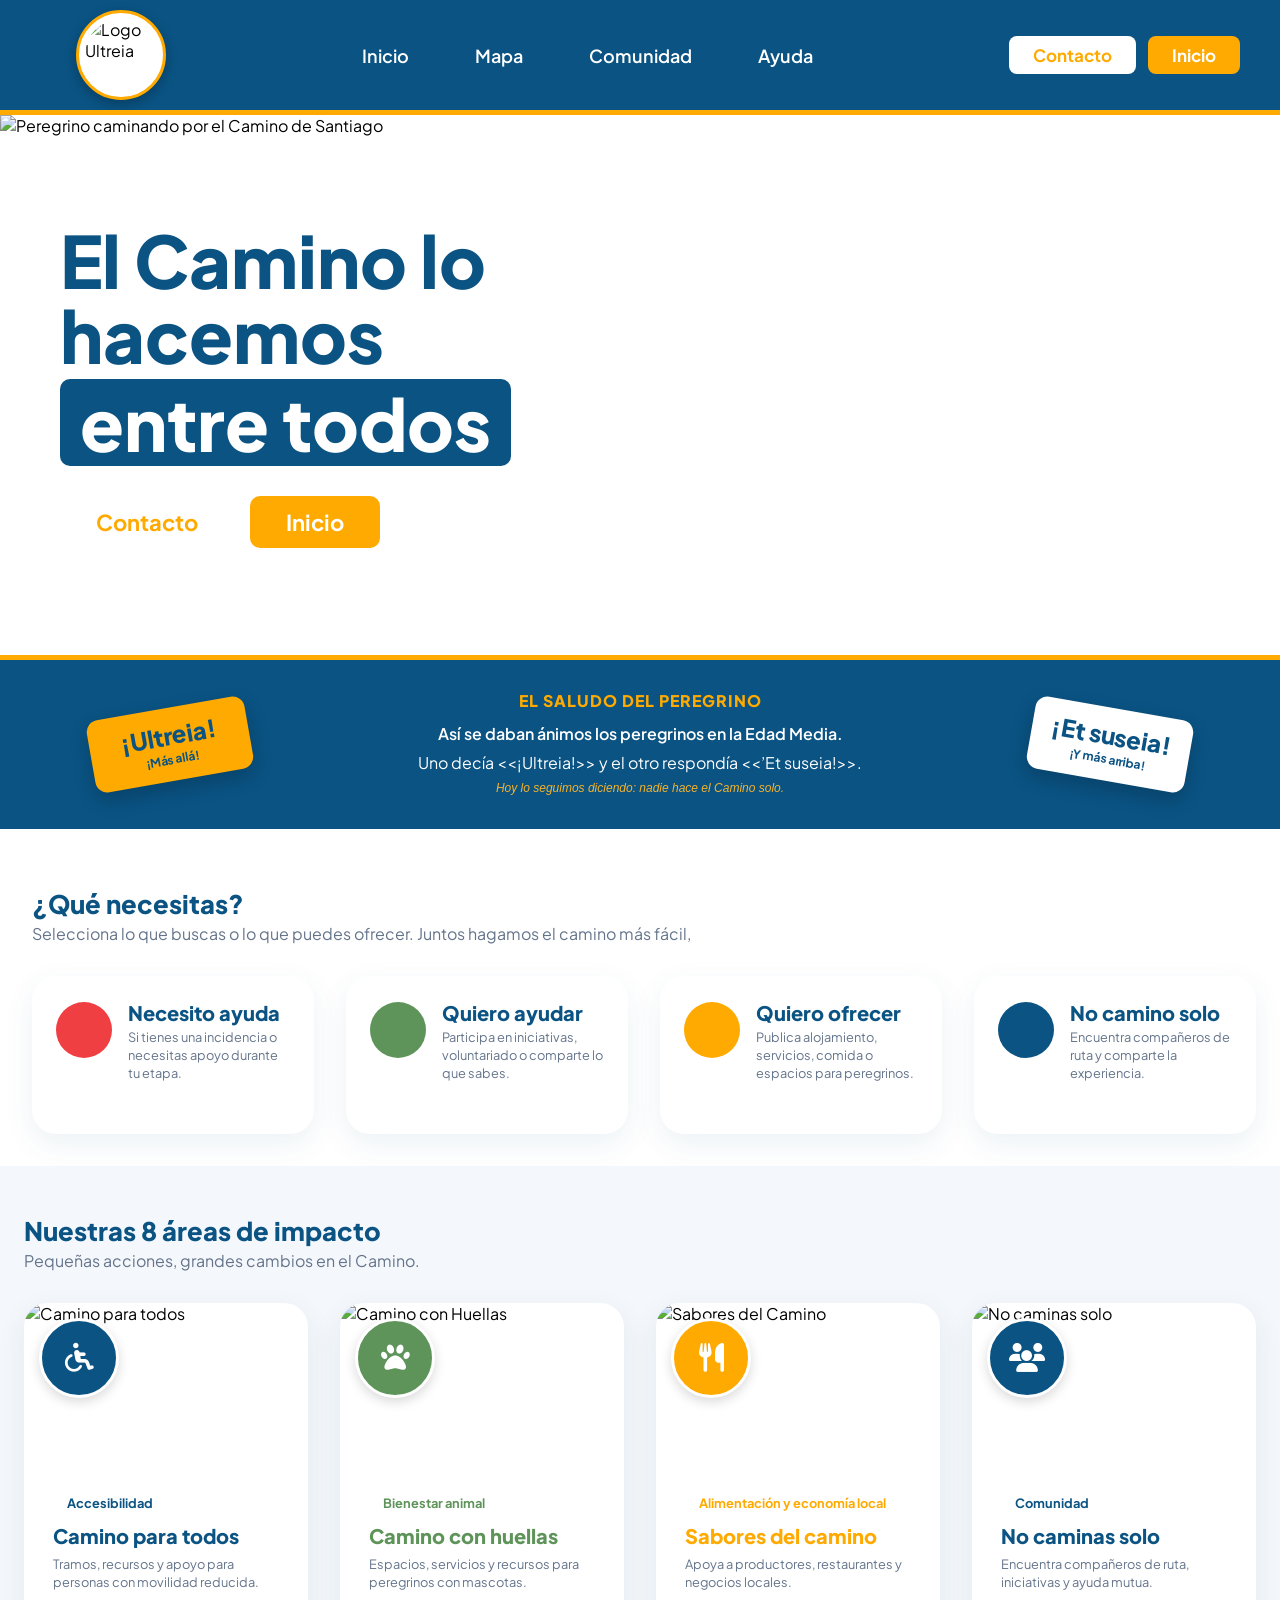
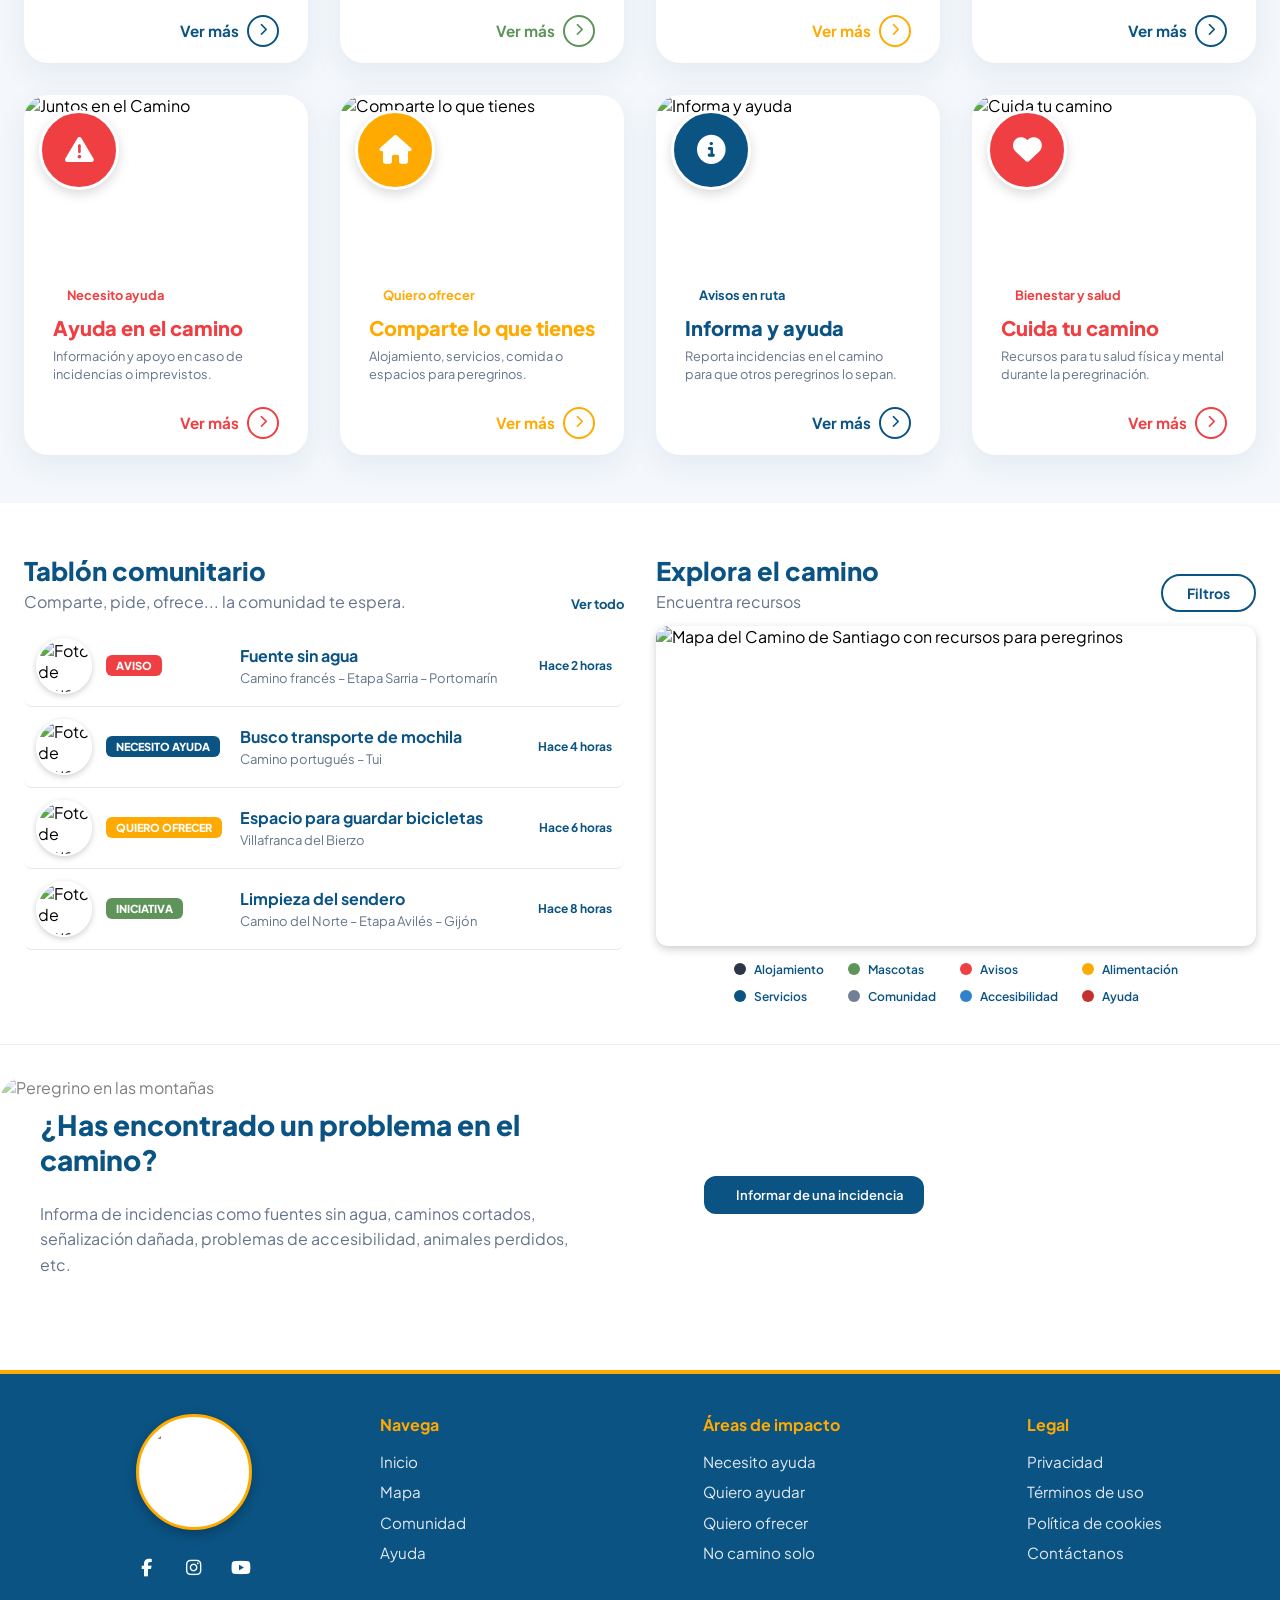
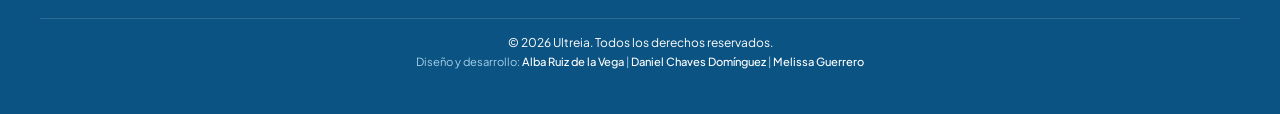
==== commit 231b0792: "style: update layout margins and colors" ====
--- a/index.html
+++ b/index.html
@@ -59,7 +59,8 @@
 
         <div class="saludoTexto">
             <h2>EL SALUDO DEL PEREGRINO</h2>
-            <p class="saludoFrase">Así se daban ánimos los peregrinos en la Edad Media. Uno decía <<¡Ultreia!>> y el otro respondía <<’Et suseia!>>.</p>
+            <p class="saludoFrase">Así se daban ánimos los peregrinos en la Edad Media.</p> 
+            <p>Uno decía <<¡Ultreia!>> y el otro respondía <<’Et suseia!>>.</p>
             <p class="saludoPequeno">Hoy lo seguimos diciendo: nadie hace el Camino solo.</p>
         </div>
 
@@ -72,7 +73,7 @@
     <!-- ===== 4. QUÉ NECESITAS (Daniel) ===== -->
     <section class="necesitas">
         <h2>¿Qué necesitas?</h2>
-        <p class="necesitasSubtitulo">Selecciona lo que buscas o lo que puedes ofrecer . Juntos hagamos el camino más fácil,</p>
+        <p class="necesitasSubtitulo">Selecciona lo que buscas o lo que puedes ofrecer. Juntos hagamos el camino más fácil,</p>
 
         <div class="necesitasTarjetas">
             <a href="#" class="tarjeta" id="necesitoAyuda">
--- a/styles.css
+++ b/styles.css
@@ -35,6 +35,8 @@
     box-shadow: 0 4px 12px rgba(0, 0, 0, 0.25);
     transition: transform 0.4s;
     cursor: pointer; 
+    margin-left: 36px; 
+    box-sizing: border-box;
 }
 
 .navLogo:hover {
@@ -122,22 +124,25 @@
     width: 100%;
     height: 100%;
     object-fit: cover;
+
 }
 
 .heroContenido {
     position: relative;
     z-index: 1;
     height: 100%;
-    padding: 40px 60px;
+    padding: 50px 60px;
     display: flex;
     flex-direction: column;
-    justify-content: space-between;
+    justify-content: center;
+    align-items: flex-start;
+    gap: 30px;
 }
 
 .heroTitulo {
     font-size: 72px;
     font-weight: 800;
-    line-height: 1.1;
+    line-height: 1.05;
     color: #0A5383;
     text-shadow: 0 0 20px rgba(255, 255, 255, 0.8);
     animation: heroEntrarIzquierda 1s ease-out both;
@@ -147,9 +152,9 @@
     display: inline-block;
     background-color: #0A5383;
     color: white;
-    padding: 6px 24px;
+    padding: 6px 20px;
     border-radius: 10px;
-    margin-top: 8px;
+    margin-top: 6px;
     text-shadow: none;
     animation: heroRevelar 1s ease-out 0.8s both;
 }
@@ -212,66 +217,91 @@
     font-family: 'Plus Jakarta Sans', sans-serif;
     display: flex;
     align-items: center;
-    justify-content: space-around;
-    padding: 10px 80px 15px 80px;
+    justify-content: space-between;
+    padding: 30px 90px;
+    margin: 0 auto 2rem auto;
+    box-sizing: border-box;
+    overflow: hidden;
 }
 
 .saludoTexto {
-    width: 320px;
+    display: flex;
+    flex-direction: column;
+    align-items: center;    
+    justify-content: center; 
     text-align: center;
     color: white;
 }
 
+.saludoTexto p {
+    white-space: nowrap;
+    margin: 4px 0;
+}
+
 .saludoTexto h2 {
     color: #FFAA00;
-    font-size: 11px;
+    font-size: 16px;
     font-weight: 800;
+    letter-spacing: 1px;
+    text-transform: uppercase;
     margin-bottom: 8px;
 }
 
 .saludoFrase {
-    font-size: 18px;
-    font-weight: 500;
+    font-size: 1rem;
+    font-weight: 600;
     margin-bottom: 6px;
 }
 
 .saludoPequeno {
-    font-size: 9px;
+    font-size: 12px;
+    font-style: italic;
+    color: #f4b22d;
 }
 
 .cartelAmarillo,
 .cartelBlanco {
-    width: 165px;
-    padding: 15px;
-    border-radius: 8px;
-    color: #0A5383;
-    box-shadow: 0 4px 12px rgba(0, 0, 0, 0.25);
+    width: 160px;
+    padding: 14px 18px;
+    border-radius: 12px;
+    color: #0A5383;
+    box-shadow: 0 8px 20px rgba(0, 0, 0, 0.2);
+    transition: transform 0.3s ease;
+    flex-shrink: 0;
+    display: flex;
+    flex-direction: column;
+    align-items: center;     
+    justify-content: center;  
+    text-align: center;       
 }
 
 .cartelAmarillo {
     background-color: #FFAA00;
-    transform: rotate(-12deg);
+    transform: rotate(-10deg);
 }
 
 .cartelBlanco {
     background-color: white;
-    transform: rotate(12deg);
+    transform: rotate(10deg);
 }
 
 .cartelAmarillo h3,
 .cartelBlanco h3 {
-    font-size: 26px;
+    font-size: 24px;
     font-weight: 800;
+    margin: 0;
+    line-height: 1.1;
 }
 
 .cartelAmarillo p,
 .cartelBlanco p {
     font-size: 12px;
     font-weight: 700;
+    margin: 4px 0 0 0;
 }
 
 .cartelAmarillo p {
-    padding-left: 10px;
+    padding-left: 0px;
 }
 
 .cartelBlanco p {
@@ -288,40 +318,48 @@
 
 
 /* ===== 4. QUÉ NECESITAS (Daniel) ===== */
+
+
 .necesitas {
     background-color: white;
     font-family: 'Plus Jakarta Sans', sans-serif;
-    padding: 20px 25px 30px 25px;
+    padding: 1.6rem 1.5rem 2rem 2rem;
+    max-width: 1460px;
+    margin: 0 auto;
+    text-align: left;
 }
 
 .necesitas h2 {
     color: #0A5383;
-    font-size: 22px;
+    font-size: 1.6rem;
     font-weight: 800;
-    margin-bottom: 8px;
+    margin-bottom: 0.2rem;
 }
 
 .necesitasSubtitulo {
-    color: #3A91CB;
-    font-size: 15px;
-    margin-bottom: 35px;
+    color: #64748B;
+    font-size: 1rem;
+    margin-bottom: 2rem;
 }
 
 .necesitasTarjetas {
     display: grid;
     grid-template-columns: repeat(4, 1fr);
-    gap: 12px;
+    gap: 2rem;
+    max-width: 1440px;
+    margin: 0 auto;
 }
 
 .tarjeta {
     display: flex;
-    gap: 12px;
-    padding: 12px 15px;
+    gap: 16px;
+    padding: 1.5rem;
     background-color: white;
-    border-radius: 8px;
-    box-shadow: 0 3px 8px rgba(0, 0, 0, 0.2);
+    border-radius: 24px;
+    box-shadow: 0 10px 30px rgba(10, 83, 131, 0.08);
     text-decoration: none;
-    transition: transform 0.3s, box-shadow 0.3s;
+    transition: transform 0.3s, box-shadow 0.3s ease;
+    align-items: center;
 }
 
 .tarjeta:hover {
@@ -330,15 +368,18 @@
 }
 
 .tarjetaIcono {
-    width: 48px;
-    height: 48px;
-    min-width: 48px;
+    width: 56px;
+    height: 56px;
+    min-width: 56px;
     border-radius: 50%;
     display: flex;
     align-items: center;
     justify-content: center;
     color: white;
-    font-size: 26px;
+    font-size: 30px;
+    flex-shrink: 0;
+    align-self: flex-start;
+    margin-top: 2px;
 }
 
 .iconoRojo {
@@ -379,23 +420,23 @@
 
 .tarjetaTexto h3 {
     color: #0A5383;
-    font-size: 15px;
-    font-weight: 700;
+    font-size: 1.25rem;
+    font-weight: 800;
+    margin-bottom: 4px;
+}
+
+.tarjetaTexto p {
+    color: #64748B;
+    font-size: 0.8rem;
+    line-height: 1.4;
     margin-bottom: 6px;
-}
-
-.tarjetaTexto p {
-    color: #0A5383;
-    font-size: 10px;
-    line-height: 1.5;
-    margin-bottom: 8px;
 }
 
 .tarjetaFlecha {
     display: inline-block;
     color: #0A5383;
-    font-size: 16px;
-    transition: transform 0.3s;
+    font-size: 24px;
+    transition: transform 0.3s ease;
 }
 
 
@@ -424,7 +465,7 @@
 
 .sectionTitle {
     color: #0A5383;
-    font-size: 2rem;
+    font-size: 1.6rem;
     font-weight: 800;
     margin-bottom: 0.2rem;
 }
@@ -531,7 +572,7 @@
 }
 
 .cardTitle {
-    font-size: 1.4rem;
+    font-size: 1.25rem;
     font-weight: 800;
     line-height: 1.25;
     margin: 0 0 0.5rem 0;
@@ -539,7 +580,7 @@
 
 .cardDesc {
     color: #64748B;
-    font-size: 0.9rem;
+    font-size: 0.8rem;
     line-height: 1.4;
     margin: 0 0 1.4rem 0;
 }
@@ -764,7 +805,7 @@
 .themeRed .badgeIconSmall,
 .themeRedHeart .badgeIcon,
 .themeRedHeart .badgeIconSmall {
-    background-color: #C53030;
+    background-color: #EF3F42;
 }
 
 .themeRed .pillCategory,
@@ -772,7 +813,7 @@
 .themeRedHeart .pillCategory,
 .themeRedHeart .featureIcon {
     background-color: white;
-    color: #C53030;
+    color: #EF3F42;
 }
 
 .themeRed .cardTitle,
@@ -785,13 +826,13 @@
 .themeRedHeart .cardBackTitle,
 .themeRedHeart .featureText strong,
 .themeRedHeart .btnBack {
-    color: #C53030;
+    color: #EF3F42;
 }
 
 .themeRed .btnArrow,
 .themeRedHeart .btnArrow {
-    border: 2px solid #C53030;
-    color: #C53030;
+    border: 2px solid #EF3F42;
+    color: #EF3F42;
 }
 
 .themeRed .cardBack,
@@ -817,15 +858,21 @@
         grid-template-columns: 1fr;
     }
 }
-   
+
 
 /* ===== 6. TABLÓN + MAPA (Alba) ===== */
 .comunidad {
     display: grid;
-    grid-template-columns: 1.2fr 1fr;
-    gap: 30px;
-    padding: 20px 25px 40px 25px;
-}
+    grid-template-columns: repeat(2, 1fr);
+    gap: 2rem;
+    max-width: 1440px;
+    margin: 2rem auto 2rem auto;
+    padding: 1.2rem 1.5rem;
+    box-sizing: border-box;
+    padding-bottom: 2.5rem; 
+    border-bottom: 0.8px solid #eaeff6; 
+}
+
 
 .tablonCabecera,
 .mapaCabecera {
@@ -838,15 +885,15 @@
 .tablon h2,
 .mapa h2 {
     color: #0A5383;
-    font-size: 22px;
+    font-size: 1.6rem;
     font-weight: 800;
     margin-bottom: 4px;
 }
 
 .tablonSubtitulo,
 .mapaSubtitulo {
-    color: #3A91CB;
-    font-size: 15px;
+    color: #64748B;
+    font-size: 1rem;
 }
 
 .tablonVerTodo {
@@ -932,7 +979,7 @@
 }
 
 .publicacionTexto p {
-    color: #3A91CB;
+    color: #64748B;
     font-size: 13px;
 }
 
@@ -950,7 +997,7 @@
     gap: 8px;
     padding: 8px 16px;
     border: 2px solid #0A5383;
-    border-radius: 10px;
+    border-radius: 24px;
     color: #0A5383;
     font-size: 14px;
     font-weight: 700;
@@ -983,20 +1030,22 @@
 
 .mapaLeyenda {
     list-style: none;
+    padding: 0;
+    margin: 1rem 0 0 0;
     display: grid;
-    grid-template-columns: repeat(3, auto);
-    justify-content: end;
-    gap: 8px 18px;
-    margin-top: 14px;
+    grid-template-columns: repeat(4, auto); 
+    justify-content: center; 
+    gap: 12px 24px; 
 }
 
 .mapaLeyenda li {
     display: flex;
     align-items: center;
-    gap: 6px;
-    color: #0A5383;
+    gap: 8px;
     font-size: 12px;
-    font-weight: 700;
+    font-weight: 600;
+    color: #0A5383;
+    white-space: nowrap;
 }
 
 .punto {
@@ -1045,11 +1094,16 @@
     font-family: 'Plus Jakarta Sans', sans-serif;
     overflow: hidden;
     background-color: white;
-    border-radius: 10px;
-    margin: 0 30px 30px 17px;
-    
+    border-radius: 24px;
     aspect-ratio: 2278 / 464;
-    padding: 30px 31px;
+    padding: 30px 40px;
+    max-width: 1400px;
+    margin: 0 auto 2rem auto;
+    text-align: left;
+    display: flex;
+    align-items: center;
+    justify-content: space-between;
+    gap: 50px;
 }
 
 
@@ -1061,25 +1115,31 @@
     height: 100%;
     object-fit: cover;
     object-position: bottom;
-
-    opacity: 0.7;
+    opacity: 0.5;
 }
 
 .incidenciaTexto {
     position: relative;
+    max-width: 48%;
+    display: flex;
+    flex-direction: column;
+    justify-content: center;
+    margin-top: -30px;
 }
 
 .incidenciaTexto h2 {
     color: #0A5383;
-    font-size: 15px;
-    font-weight: 600;
-    margin-bottom: 10px;
+    font-size: 1.75rem;
+    font-weight: 800;
+    margin-bottom: 24px;
+    margin-right: 20px;
 }
 
 .incidenciaTexto p {
-    color: #3A91CB;
-    font-size: 12.5px;
-    line-height: 16px;
+    color: #64748B;
+    font-size: 1rem;
+    line-height: 1.6;
+    margin-right: 20px;
 }
 
 .btnIncidencia {
@@ -1090,13 +1150,13 @@
     display: flex;
     align-items: center;
     gap: 12px;
-    padding: 0 16px;
+    padding: 0 20px;
     background-color: #0A5383;
     color: white;
     font-size: 13px;
     font-weight: 600;
     text-decoration: none;
-    border-radius: 10px;
+    border-radius: 12px;
     transition: transform 0.3s, background-color 0.3s, box-shadow 0.3s;
 }
 
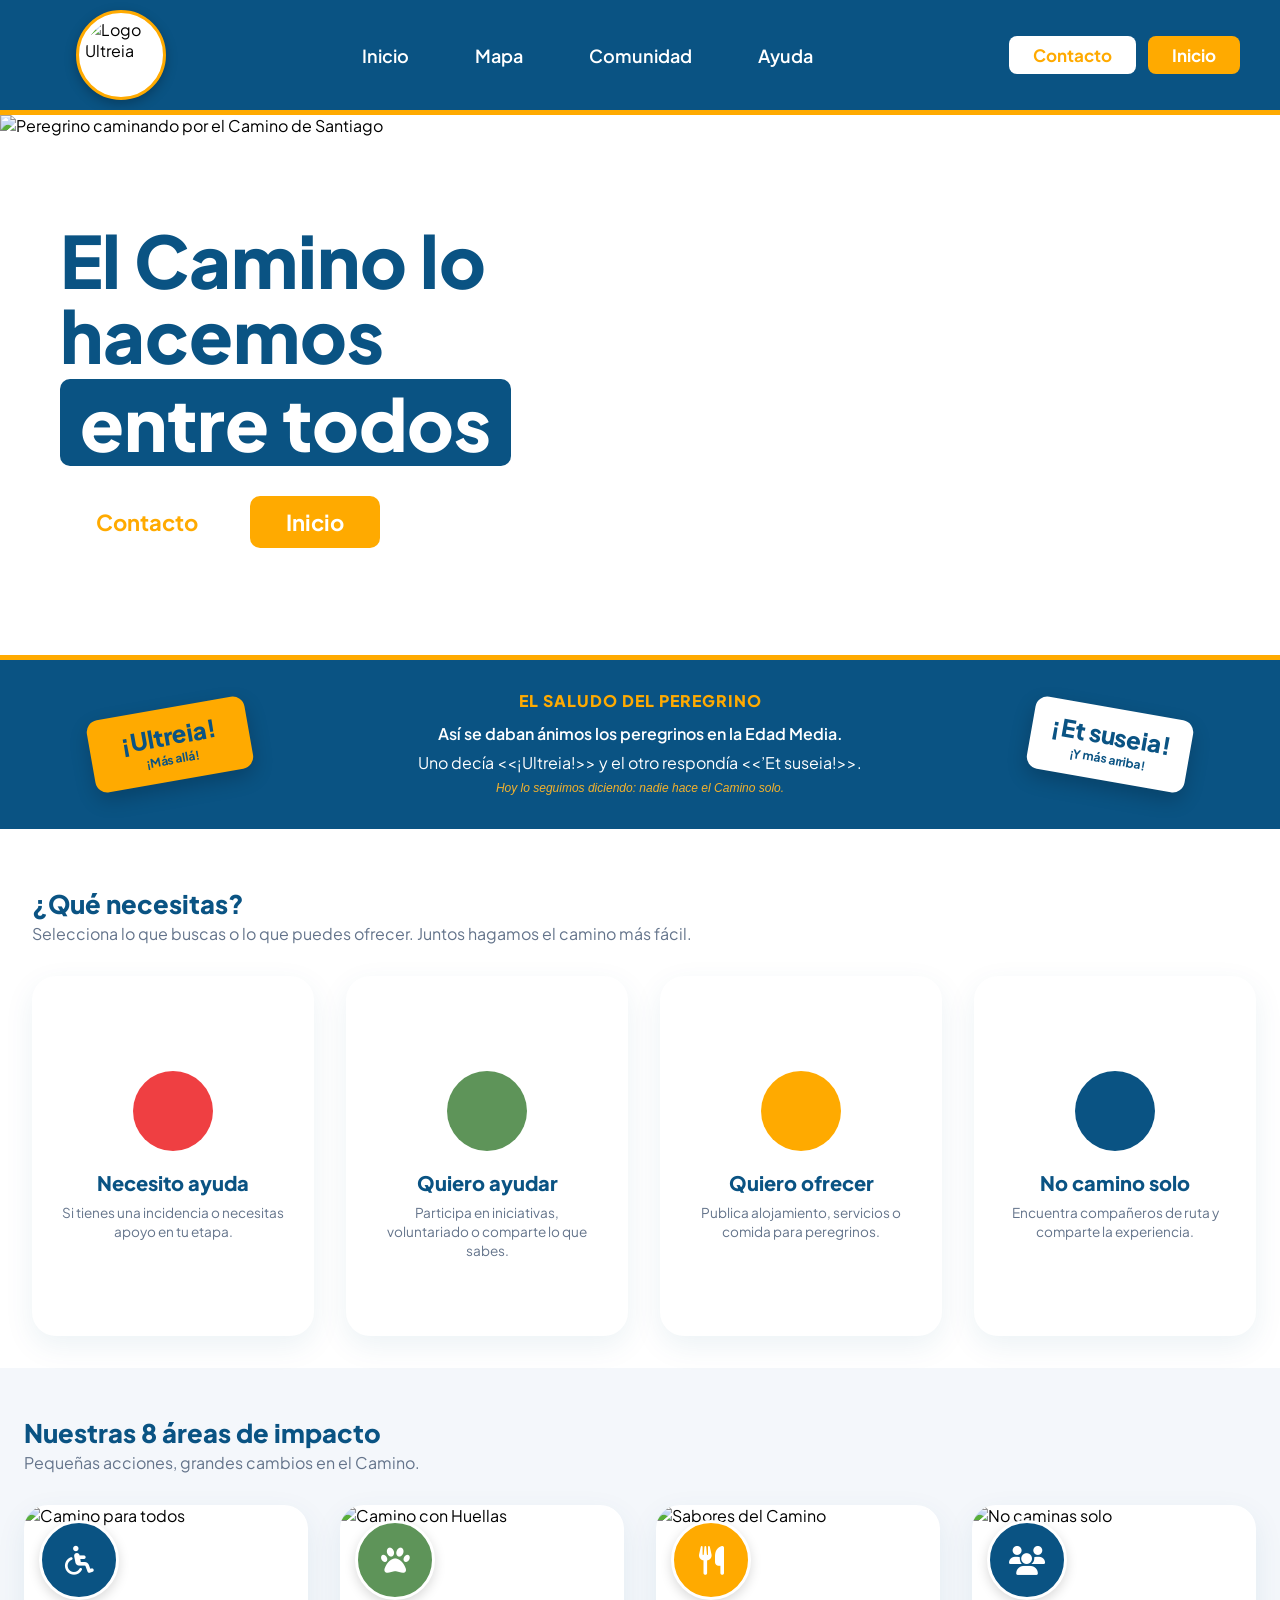
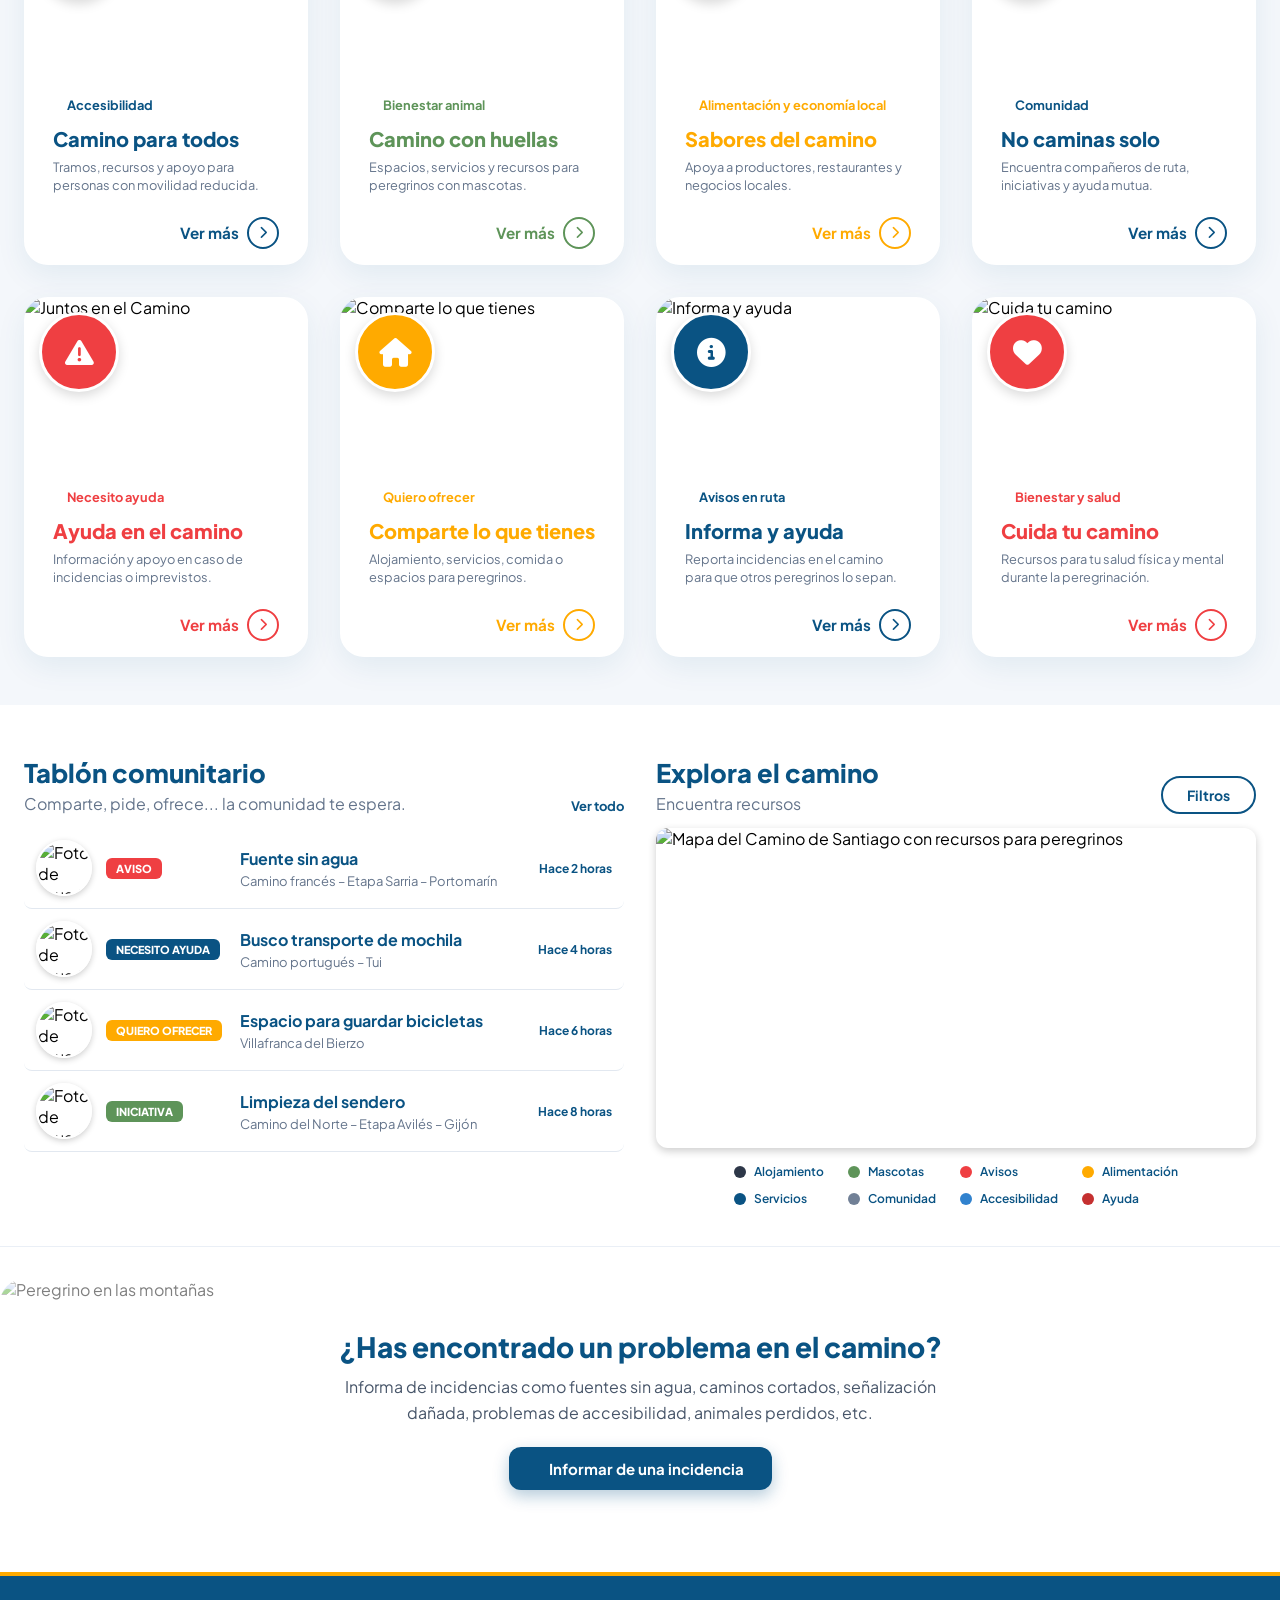
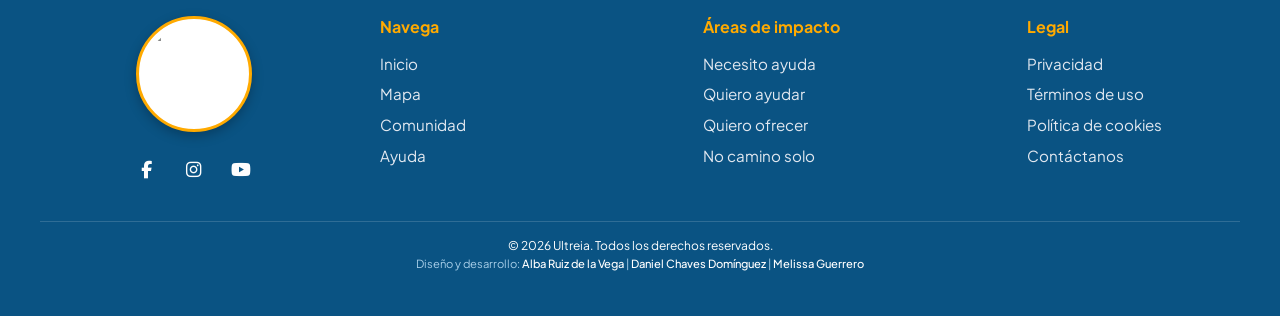
==== commit 896c8f33: "flip cards, english class names, remove comments, help link" ====
--- a/index.html
+++ b/index.html
@@ -15,116 +15,279 @@
 </head>
 <body>
 
-    <!-- ===== 1. NAV (Alba) ===== -->
     <header class="nav">
         <img src="https://res.cloudinary.com/daul6tzck/image/upload/v1791113078/image_ubfnbw.png" alt="Logo Ultreia" class="navLogo">
 
         <ul class="navMenu">
             <li><a href="#">Inicio</a></li>
-            <li><a href="#mapa">Mapa</a></li>
-            <li><a href="#comunidad">Comunidad</a></li>
-            <li><a href="#">Ayuda</a></li>
+            <li><a href="#map">Mapa</a></li>
+            <li><a href="#community">Comunidad</a></li>
+            <li><a href="#help">Ayuda</a></li>
         </ul>
 
-        <div class="navBotones">
-            <a href="#" class="btnContacto">Contacto</a>
-            <a href="#" class="btnInicio">Inicio</a>
+        <div class="navButtons">
+            <a href="#" class="btnContact">Contacto</a>
+            <a href="#" class="btnHome">Inicio</a>
         </div>
     </header>
 
-    <!-- ===== 2. HERO (Alba) ===== -->
     <section class="hero">
-        <img src="https://res.cloudinary.com/duzljw2pp/image/upload/v1790238465/copy_of_camino-de-santiago_zelztu.webp" alt="Peregrino caminando por el Camino de Santiago" class="heroImagen">
-
-        <div class="heroContenido">
-            <h1 class="heroTitulo">
+        <img src="https://res.cloudinary.com/duzljw2pp/image/upload/v1790238465/copy_of_camino-de-santiago_zelztu.webp" alt="Peregrino caminando por el Camino de Santiago" class="heroImage">
+
+        <div class="heroContent">
+            <h1 class="heroTitle">
                 El Camino lo<br>
                 hacemos<br>
-                <span class="heroDestacado">entre todos</span>
+                <span class="heroHighlight">entre todos</span>
             </h1>
 
-            <div class="heroBotones">
-                <a href="#" class="btnContacto">Contacto</a>
-                <a href="#" class="btnInicio">Inicio</a>
+            <div class="heroButtons">
+                <a href="#" class="btnContact">Contacto</a>
+                <a href="#" class="btnHome">Inicio</a>
             </div>
         </div>
     </section>
 
-    <!-- ===== 3. SALUDO DEL PEREGRINO (Daniel) ===== -->
-    <section class="saludo">
-        <div class="cartelAmarillo">
+    <section class="greeting">
+        <div class="yellowSign">
             <h3>¡Ultreia!</h3>
             <p>¡Más allá!</p>
         </div>
 
-        <div class="saludoTexto">
+        <div class="greetingText">
             <h2>EL SALUDO DEL PEREGRINO</h2>
-            <p class="saludoFrase">Así se daban ánimos los peregrinos en la Edad Media.</p> 
+            <p class="greetingPhrase">Así se daban ánimos los peregrinos en la Edad Media.</p>
             <p>Uno decía <<¡Ultreia!>> y el otro respondía <<’Et suseia!>>.</p>
-            <p class="saludoPequeno">Hoy lo seguimos diciendo: nadie hace el Camino solo.</p>
-        </div>
-
-        <div class="cartelBlanco">
+            <p class="greetingSmall">Hoy lo seguimos diciendo: nadie hace el Camino solo.</p>
+        </div>
+
+        <div class="whiteSign">
             <h3>¡Et suseia!</h3>
             <p>¡Y más arriba!</p>
         </div>
     </section>
 
-    <!-- ===== 4. QUÉ NECESITAS (Daniel) ===== -->
-    <section class="necesitas">
+    <section class="needs" id="help">
         <h2>¿Qué necesitas?</h2>
-        <p class="necesitasSubtitulo">Selecciona lo que buscas o lo que puedes ofrecer. Juntos hagamos el camino más fácil,</p>
-
-        <div class="necesitasTarjetas">
-            <a href="#" class="tarjeta" id="necesitoAyuda">
-                <div class="tarjetaIcono iconoRojo">
-                    <i class="ri-alert-line"></i>
-                </div>
-                <div class="tarjetaTexto">
-                    <h3>Necesito ayuda</h3>
-                    <p>Si tienes una incidencia o necesitas apoyo durante tu etapa.</p>
-                    <i class="ri-arrow-right-circle-line tarjetaFlecha"></i>
-                </div>
-            </a>
-
-            <a href="#" class="tarjeta" id="quieroAyudar">
-                <div class="tarjetaIcono iconoVerde">
-                    <i class="ri-user-line"></i>
-                </div>
-                <div class="tarjetaTexto">
-                    <h3>Quiero ayudar</h3>
-                    <p>Participa en iniciativas, voluntariado o comparte lo que sabes.</p>
-                    <i class="ri-arrow-right-circle-line tarjetaFlecha"></i>
-                </div>
-            </a>
-
-            <a href="#" class="tarjeta" id="quieroOfrecer">
-                <div class="tarjetaIcono iconoNaranja">
-                    <i class="ri-home-4-line"></i>
-                </div>
-                <div class="tarjetaTexto">
-                    <h3>Quiero ofrecer</h3>
-                    <p>Publica alojamiento, servicios, comida o espacios para peregrinos.</p>
-                    <i class="ri-arrow-right-circle-line tarjetaFlecha"></i>
-                </div>
-            </a>
-
-            <a href="#" class="tarjeta" id="noCaminoSolo">
-                <div class="tarjetaIcono iconoAzul">
-                    <i class="ri-group-line"></i>
-                </div>
-                <div class="tarjetaTexto">
-                    <h3>No camino solo</h3>
-                    <p>Encuentra compañeros de ruta y comparte la experiencia.</p>
-                    <i class="ri-arrow-right-circle-line tarjetaFlecha"></i>
-                </div>
-            </a>
+        <p class="needsSubtitle">Selecciona lo que buscas o lo que puedes ofrecer. Juntos hagamos el camino más fácil.</p>
+
+        <div class="needsCards">
+            <div class="needCard" id="needHelp">
+                <div class="needCardInner">
+                    <div class="needCardFront">
+                        <div class="needIcon iconRed">
+                            <i class="ri-alert-line"></i>
+                        </div>
+                        <h3>Necesito ayuda</h3>
+                        <p>Si tienes una incidencia o necesitas apoyo en tu etapa.</p>
+                        <i class="ri-arrow-right-circle-line needArrow"></i>
+                    </div>
+
+                    <div class="needCardBack">
+                        <div class="needFormHeader">
+                            <div class="needIconSmall iconRed">
+                                <i class="ri-alert-line"></i>
+                            </div>
+                            <div>
+                                <h3>Necesito ayuda</h3>
+                                <p>Cuéntanos qué te pasa y te contactaremos lo antes posible</p>
+                            </div>
+                        </div>
+
+                        <form class="needForm">
+                            <div class="formRow">
+                                <div class="formGroup">
+                                    <label for="helpName">Nombre</label>
+                                    <input type="text" id="helpName">
+                                </div>
+                                <div class="formGroup">
+                                    <label for="helpPhone">Teléfono</label>
+                                    <input type="tel" id="helpPhone">
+                                </div>
+                            </div>
+                            <div class="formRow">
+                                <div class="formGroup">
+                                    <label for="helpPlace">¿Dónde estás?</label>
+                                    <input type="text" id="helpPlace">
+                                </div>
+                                <div class="formGroup">
+                                    <label for="helpType">Tipo de incidencia</label>
+                                    <input type="text" id="helpType">
+                                </div>
+                            </div>
+                            <div class="formGroup">
+                                <label for="helpMessage">Mensaje</label>
+                                <textarea id="helpMessage"></textarea>
+                            </div>
+                            <button type="submit" class="btnSend">Enviar solicitud</button>
+                        </form>
+                    </div>
+                </div>
+            </div>
+
+            <div class="needCard" id="wantToHelp">
+                <div class="needCardInner">
+                    <div class="needCardFront">
+                        <div class="needIcon iconGreen">
+                            <i class="ri-user-line"></i>
+                        </div>
+                        <h3>Quiero ayudar</h3>
+                        <p>Participa en iniciativas, voluntariado o comparte lo que sabes.</p>
+                        <i class="ri-arrow-right-circle-line needArrow"></i>
+                    </div>
+
+                    <div class="needCardBack">
+                        <div class="needFormHeader">
+                            <div class="needIconSmall iconGreen">
+                                <i class="ri-user-line"></i>
+                            </div>
+                            <div>
+                                <h3>Quiero ayudar</h3>
+                                <p>Cuéntanos cómo te gustaría colaborar con otros peregrinos</p>
+                            </div>
+                        </div>
+
+                        <form class="needForm">
+                            <div class="formRow">
+                                <div class="formGroup">
+                                    <label for="volunteerName">Nombre</label>
+                                    <input type="text" id="volunteerName">
+                                </div>
+                                <div class="formGroup">
+                                    <label for="volunteerPhone">Teléfono</label>
+                                    <input type="tel" id="volunteerPhone">
+                                </div>
+                            </div>
+                            <div class="formRow">
+                                <div class="formGroup">
+                                    <label for="volunteerPlace">¿Dónde estás?</label>
+                                    <input type="text" id="volunteerPlace">
+                                </div>
+                                <div class="formGroup">
+                                    <label for="volunteerType">¿Cómo quieres ayudar?</label>
+                                    <input type="text" id="volunteerType">
+                                </div>
+                            </div>
+                            <div class="formGroup">
+                                <label for="volunteerMessage">Mensaje</label>
+                                <textarea id="volunteerMessage"></textarea>
+                            </div>
+                            <button type="submit" class="btnSend">Quiero colaborar</button>
+                        </form>
+                    </div>
+                </div>
+            </div>
+
+            <div class="needCard" id="wantToOffer">
+                <div class="needCardInner">
+                    <div class="needCardFront">
+                        <div class="needIcon iconOrange">
+                            <i class="ri-home-4-line"></i>
+                        </div>
+                        <h3>Quiero ofrecer</h3>
+                        <p>Publica alojamiento, servicios o comida para peregrinos.</p>
+                        <i class="ri-arrow-right-circle-line needArrow"></i>
+                    </div>
+
+                    <div class="needCardBack">
+                        <div class="needFormHeader">
+                            <div class="needIconSmall iconOrange">
+                                <i class="ri-home-4-line"></i>
+                            </div>
+                            <div>
+                                <h3>Quiero ofrecer</h3>
+                                <p>Cuéntanos qué puedes ofrecer a los peregrinos</p>
+                            </div>
+                        </div>
+
+                        <form class="needForm">
+                            <div class="formRow">
+                                <div class="formGroup">
+                                    <label for="offerName">Nombre</label>
+                                    <input type="text" id="offerName">
+                                </div>
+                                <div class="formGroup">
+                                    <label for="offerPhone">Teléfono</label>
+                                    <input type="tel" id="offerPhone">
+                                </div>
+                            </div>
+                            <div class="formRow">
+                                <div class="formGroup">
+                                    <label for="offerPlace">¿Dónde está?</label>
+                                    <input type="text" id="offerPlace">
+                                </div>
+                                <div class="formGroup">
+                                    <label for="offerType">¿Qué ofreces?</label>
+                                    <input type="text" id="offerType">
+                                </div>
+                            </div>
+                            <div class="formGroup">
+                                <label for="offerMessage">Mensaje</label>
+                                <textarea id="offerMessage"></textarea>
+                            </div>
+                            <button type="submit" class="btnSend">Publicar oferta</button>
+                        </form>
+                    </div>
+                </div>
+            </div>
+
+            <div class="needCard" id="notWalkingAlone">
+                <div class="needCardInner">
+                    <div class="needCardFront">
+                        <div class="needIcon iconBlue">
+                            <i class="ri-group-line"></i>
+                        </div>
+                        <h3>No camino solo</h3>
+                        <p>Encuentra compañeros de ruta y comparte la experiencia.</p>
+                        <i class="ri-arrow-right-circle-line needArrow"></i>
+                    </div>
+
+                    <div class="needCardBack">
+                        <div class="needFormHeader">
+                            <div class="needIconSmall iconBlue">
+                                <i class="ri-group-line"></i>
+                            </div>
+                            <div>
+                                <h3>No camino solo</h3>
+                                <p>Cuéntanos tu ruta y te pondremos en contacto con otros peregrinos</p>
+                            </div>
+                        </div>
+
+                        <form class="needForm">
+                            <div class="formRow">
+                                <div class="formGroup">
+                                    <label for="companyName">Nombre</label>
+                                    <input type="text" id="companyName">
+                                </div>
+                                <div class="formGroup">
+                                    <label for="companyPhone">Teléfono</label>
+                                    <input type="tel" id="companyPhone">
+                                </div>
+                            </div>
+                            <div class="formRow">
+                                <div class="formGroup">
+                                    <label for="companyRoute">¿Qué camino haces?</label>
+                                    <input type="text" id="companyRoute">
+                                </div>
+                                <div class="formGroup">
+                                    <label for="companyDate">¿Cuándo empiezas?</label>
+                                    <input type="date" id="companyDate">
+                                </div>
+                            </div>
+                            <div class="formGroup">
+                                <label for="companyMessage">Mensaje</label>
+                                <textarea id="companyMessage"></textarea>
+                            </div>
+                            <button type="submit" class="btnSend">Buscar compañeros</button>
+                        </form>
+                    </div>
+                </div>
+            </div>
         </div>
     </section>
 
-    <!-- ===== 5. CARDS (Melissa) ===== -->
-  
-  <section class="cardsSection">
+
+<section class="cardsSection">
         
         <header class="sectionHeader">
             <h2 class="sectionTitle">Nuestras 8 áreas de impacto</h2>
@@ -484,110 +647,105 @@
         </div>
     </section>
 
-    <!-- ===== 6. TABLÓN + MAPA (Alba) ===== -->
-    <section class="comunidad" id="comunidad">
-
-        <!-- Tablón -->
-        <div class="tablon">
-            <div class="tablonCabecera">
+    <section class="community" id="community">
+
+        <div class="board">
+            <div class="boardHeader">
                 <div>
                     <h2>Tablón comunitario</h2>
-                    <p class="tablonSubtitulo">Comparte, pide, ofrece... la comunidad te espera.</p>
-                </div>
-                <a href="#" class="tablonVerTodo">Ver todo</a>
-            </div>
-
-            <ul class="tablonLista">
-                <li class="publicacion">
-                    <img src="https://res.cloudinary.com/daul6tzck/image/upload/v1791283930/Gemini_Generated_Image_4uwjs64uwjs64uwj_ay3pap.jpg" alt="Foto de usuario" class="publicacionFoto">
-                    <span class="etiqueta etiquetaAviso">Aviso</span>
-                    <div class="publicacionTexto">
+                    <p class="boardSubtitle">Comparte, pide, ofrece... la comunidad te espera.</p>
+                </div>
+                <a href="#" class="boardSeeAll">Ver todo</a>
+            </div>
+
+            <ul class="boardList">
+                <li class="post">
+                    <img src="https://res.cloudinary.com/daul6tzck/image/upload/v1791283930/Gemini_Generated_Image_4uwjs64uwjs64uwj_ay3pap.jpg" alt="Foto de usuario" class="postPhoto">
+                    <span class="tag tagWarning">Aviso</span>
+                    <div class="postText">
                         <h3>Fuente sin agua</h3>
                         <p>Camino francés – Etapa Sarria – Portomarín</p>
                     </div>
-                    <span class="publicacionTiempo">Hace 2 horas</span>
+                    <span class="postTime">Hace 2 horas</span>
                 </li>
 
-                <li class="publicacion">
-                    <img src="https://res.cloudinary.com/daul6tzck/image/upload/v1791283987/Gemini_Generated_Image_vonnl3vonnl3vonn_bajcxj.jpg" alt="Foto de usuario" class="publicacionFoto">
-                    <span class="etiqueta etiquetaAyuda">Necesito ayuda</span>
-                    <div class="publicacionTexto">
+                <li class="post">
+                    <img src="https://res.cloudinary.com/daul6tzck/image/upload/v1791283987/Gemini_Generated_Image_vonnl3vonnl3vonn_bajcxj.jpg" alt="Foto de usuario" class="postPhoto">
+                    <span class="tag tagHelp">Necesito ayuda</span>
+                    <div class="postText">
                         <h3>Busco transporte de mochila</h3>
                         <p>Camino portugués – Tui</p>
                     </div>
-                    <span class="publicacionTiempo">Hace 4 horas</span>
+                    <span class="postTime">Hace 4 horas</span>
                 </li>
 
-                <li class="publicacion">
-                    <img src="https://res.cloudinary.com/daul6tzck/image/upload/v1791284055/Gemini_Generated_Image_ijwadpijwadpijwa_o7hbqi.jpg" alt="Foto de usuario" class="publicacionFoto">
-                    <span class="etiqueta etiquetaOfrecer">Quiero ofrecer</span>
-                    <div class="publicacionTexto">
+                <li class="post">
+                    <img src="https://res.cloudinary.com/daul6tzck/image/upload/v1791284055/Gemini_Generated_Image_ijwadpijwadpijwa_o7hbqi.jpg" alt="Foto de usuario" class="postPhoto">
+                    <span class="tag tagOffer">Quiero ofrecer</span>
+                    <div class="postText">
                         <h3>Espacio para guardar bicicletas</h3>
                         <p>Villafranca del Bierzo</p>
                     </div>
-                    <span class="publicacionTiempo">Hace 6 horas</span>
+                    <span class="postTime">Hace 6 horas</span>
                 </li>
 
-                <li class="publicacion">
-                    <img src="https://res.cloudinary.com/daul6tzck/image/upload/v1791284155/Gemini_Generated_Image_6ndhw76ndhw76ndh_glluyf.jpg" alt="Foto de usuario" class="publicacionFoto">
-                    <span class="etiqueta etiquetaIniciativa">Iniciativa</span>
-                    <div class="publicacionTexto">
+                <li class="post">
+                    <img src="https://res.cloudinary.com/daul6tzck/image/upload/v1791284155/Gemini_Generated_Image_6ndhw76ndhw76ndh_glluyf.jpg" alt="Foto de usuario" class="postPhoto">
+                    <span class="tag tagInitiative">Iniciativa</span>
+                    <div class="postText">
                         <h3>Limpieza del sendero</h3>
                         <p>Camino del Norte – Etapa Avilés – Gijón</p>
                     </div>
-                    <span class="publicacionTiempo">Hace 8 horas</span>
+                    <span class="postTime">Hace 8 horas</span>
                 </li>
             </ul>
         </div>
 
-        <!-- Mapa -->
-        <div class="mapa" id="mapa">
-            <div class="mapaCabecera">
+        <div class="map" id="map">
+            <div class="mapHeader">
                 <div>
                     <h2>Explora el camino</h2>
-                    <p class="mapaSubtitulo">Encuentra recursos</p>
-                </div>
-                <a href="#" class="btnFiltros">
+                    <p class="mapSubtitle">Encuentra recursos</p>
+                </div>
+                <a href="#" class="btnFilters">
                     <i class="ri-list-check"></i>
                     Filtros
                     <i class="ri-arrow-right-circle-line"></i>
                 </a>
             </div>
 
-            <div class="mapaImagenCaja">
-                <img src="https://res.cloudinary.com/daul6tzck/image/upload/v1791283634/image_1_tx0mob.png" alt="Mapa del Camino de Santiago con recursos para peregrinos" class="mapaImagen">
-            </div>
-
-            <ul class="mapaLeyenda">
-                <li><span class="punto puntoAlojamiento"></span>Alojamiento</li>
-                <li><span class="punto puntoMascotas"></span>Mascotas</li>
-                <li><span class="punto puntoAvisos"></span>Avisos</li>
-                <li><span class="punto puntoAlimentacion"></span>Alimentación</li>
-                <li><span class="punto puntoServicios"></span>Servicios</li>
-                <li><span class="punto puntoComunidad"></span>Comunidad</li>
-                <li><span class="punto puntoAccesibilidad"></span>Accesibilidad</li>
-                <li><span class="punto puntoAyuda"></span>Ayuda</li>
+            <div class="mapImageBox">
+                <img src="https://res.cloudinary.com/daul6tzck/image/upload/v1791283634/image_1_tx0mob.png" alt="Mapa del Camino de Santiago con recursos para peregrinos" class="mapImage">
+            </div>
+
+            <ul class="mapLegend">
+                <li><span class="dot dotLodging"></span>Alojamiento</li>
+                <li><span class="dot dotPets"></span>Mascotas</li>
+                <li><span class="dot dotWarnings"></span>Avisos</li>
+                <li><span class="dot dotFood"></span>Alimentación</li>
+                <li><span class="dot dotServices"></span>Servicios</li>
+                <li><span class="dot dotCommunity"></span>Comunidad</li>
+                <li><span class="dot dotAccessibility"></span>Accesibilidad</li>
+                <li><span class="dot dotHelp"></span>Ayuda</li>
             </ul>
         </div>
 
     </section>
 
-    <!-- ===== 7. INCIDENCIA (Daniel) ===== -->
-    <section class="incidencia">
-        <img src="https://res.cloudinary.com/duzljw2pp/image/upload/v1791185892/llamado_nc7s8u.jpg" alt="Peregrino en las montañas" class="incidenciaFondo">
-
-        <div class="incidenciaTexto">
+    <section class="incident">
+        <img src="https://res.cloudinary.com/duzljw2pp/image/upload/v1791185892/llamado_nc7s8u.jpg" alt="Peregrino en las montañas" class="incidentBackground">
+
+        <div class="incidentText">
             <h2>¿Has encontrado un problema en el camino?</h2>
-            <p>Informa de incidencias como fuentes sin agua, caminos cortados,<br> señalización dañada, problemas de accesibilidad, animales perdidos, etc.</p>
-        </div>
-
-        <a href="#" class="btnIncidencia">
-            <i class="ri-volume-up-line"></i>
-            Informar de una incidencia
-        </a>
+            <p>Informa de incidencias como fuentes sin agua, caminos cortados, señalización dañada, problemas de accesibilidad, animales perdidos, etc.</p>
+
+            <a href="#" class="btnIncident">
+                <i class="ri-volume-up-line"></i>
+                Informar de una incidencia
+            </a>
+        </div>
     </section>
 
-    <!-- ===== 8. FOOTER (Melissa) ===== -->
 <footer class="siteFooter">
     <div class="footerContainer">
     
@@ -603,30 +761,30 @@
     <div class="footerCol">
         <h4 class="footerTitle">Navega</h4>
         <ul class="footerLinks">
-            <li><a href="#inicio">Inicio</a></li>
-            <li><a href="#mapa">Mapa</a></li>
-            <li><a href="#comunidad">Comunidad</a></li>
-            <li><a href="#ayuda">Ayuda</a></li>
+            <li><a href="#home">Inicio</a></li>
+            <li><a href="#map">Mapa</a></li>
+            <li><a href="#community">Comunidad</a></li>
+            <li><a href="#help">Ayuda</a></li>
         </ul>
     </div>
 
     <div class="footerCol">
         <h4 class="footerTitle">Áreas de impacto</h4>
         <ul class="footerLinks">
-            <li><a href="#necesitoAyuda">Necesito ayuda</a></li>
-            <li><a href="#quieroAyudar">Quiero ayudar</a></li>
-            <li><a href="#quieroOfrecer">Quiero ofrecer</a></li>
-            <li><a href="#noCaminoSolo">No camino solo</a></li>
+            <li><a href="#needHelp">Necesito ayuda</a></li>
+            <li><a href="#wantToHelp">Quiero ayudar</a></li>
+            <li><a href="#wantToOffer">Quiero ofrecer</a></li>
+            <li><a href="#notWalkingAlone">No camino solo</a></li>
         </ul>
     </div>
 
     <div class="footerCol">
         <h4 class="footerTitle">Legal</h4>
         <ul class="footerLinks">
-            <li><a href="#privacidad">Privacidad</a></li>
-            <li><a href="#terminos">Términos de uso</a></li>
+            <li><a href="#privacy">Privacidad</a></li>
+            <li><a href="#terms">Términos de uso</a></li>
             <li><a href="#cookies">Política de cookies</a></li>
-            <li><a href="#contactanos">Contáctanos</a></li>
+            <li><a href="#contact">Contáctanos</a></li>
         </ul>
     </div>
 </div>
--- a/styles.css
+++ b/styles.css
@@ -1,4 +1,3 @@
-/* ===== 1. NAV (Alba) ===== */
 * {
     margin: 0;
     padding: 0;
@@ -66,13 +65,13 @@
     color: #0A5383;
 }
 
-.navBotones {
+.navButtons {
     display: flex;
     gap: 12px;
 }
 
-.btnContacto,
-.btnInicio {
+.btnContact,
+.btnHome {
     padding: 8px 24px;
     border-radius: 8px;
     text-decoration: none;
@@ -81,34 +80,33 @@
     transition: transform 0.2s, box-shadow 0.2s, background-color 0.3s;
 }
 
-.btnContacto:hover,
-.btnInicio:hover {
+.btnContact:hover,
+.btnHome:hover {
     transform: translateY(-3px);
     box-shadow: 0 4px 10px rgba(0, 0, 0, 0.25);
 }
 
-.btnContacto:active,
-.btnInicio:active {
+.btnContact:active,
+.btnHome:active {
     transform: scale(0.92);
     box-shadow: 0 2px 4px rgba(0, 0, 0, 0.2);
 }
 
-.btnContacto {
+.btnContact {
     background-color: white;
     color: #FFAA00;
 }
 
-.btnInicio {
+.btnHome {
     background-color: #FFAA00;
     color: white;
 }
 
-.btnInicio:hover {
+.btnHome:hover {
     background-color: #EFB026;
 }
 
 
-/* ===== 2. HERO (Alba) ===== */
 .hero {
     position: relative;
     height: 550px;
@@ -117,17 +115,17 @@
     border-bottom: 5px solid #FFAA00;
 }
 
-.heroImagen {
+.heroImage {
     position: absolute;
     top: 0;
     left: 0;
     width: 100%;
     height: 100%;
     object-fit: cover;
-
-}
-
-.heroContenido {
+    object-position: center 20%;
+}
+
+.heroContent {
     position: relative;
     z-index: 1;
     height: 100%;
@@ -139,16 +137,16 @@
     gap: 30px;
 }
 
-.heroTitulo {
+.heroTitle {
     font-size: 72px;
     font-weight: 800;
     line-height: 1.05;
     color: #0A5383;
     text-shadow: 0 0 20px rgba(255, 255, 255, 0.8);
-    animation: heroEntrarIzquierda 1s ease-out both;
-}
-
-.heroDestacado {
+    animation: heroSlideIn 1s ease-out both;
+}
+
+.heroHighlight {
     display: inline-block;
     background-color: #0A5383;
     color: white;
@@ -156,24 +154,23 @@
     border-radius: 10px;
     margin-top: 6px;
     text-shadow: none;
-    animation: heroRevelar 1s ease-out 0.8s both;
-}
-
-.heroBotones {
+    animation: heroReveal 1s ease-out 0.8s both;
+}
+
+.heroButtons {
     display: flex;
     gap: 16px;
-    animation: heroRebote 0.8s ease-out 1.6s both;
-}
-
-.heroBotones .btnContacto,
-.heroBotones .btnInicio {
+    animation: heroBounce 0.8s ease-out 1.6s both;
+}
+
+.heroButtons .btnContact,
+.heroButtons .btnHome {
     font-size: 22px;
     padding: 12px 36px;
     border-radius: 10px;
 }
 
-/* 1. El título entra desde la izquierda */
-@keyframes heroEntrarIzquierda {
+@keyframes heroSlideIn {
     from {
         opacity: 0;
         transform: translateX(-80px);
@@ -184,8 +181,7 @@
     }
 }
 
-/* 2. El recuadro "entre todos" se dibuja de izquierda a derecha */
-@keyframes heroRevelar {
+@keyframes heroReveal {
     from {
         clip-path: inset(0 100% 0 0);
     }
@@ -194,8 +190,7 @@
     }
 }
 
-/* 3. Los botones aparecen con rebote */
-@keyframes heroRebote {
+@keyframes heroBounce {
     0% {
         opacity: 0;
         transform: scale(0.5);
@@ -211,8 +206,7 @@
 }
 
 
-/* ===== 3. SALUDO DEL PEREGRINO (Daniel) ===== */
-.saludo {
+.greeting {
     background-color: #0A5383;
     font-family: 'Plus Jakarta Sans', sans-serif;
     display: flex;
@@ -224,7 +218,7 @@
     overflow: hidden;
 }
 
-.saludoTexto {
+.greetingText {
     display: flex;
     flex-direction: column;
     align-items: center;    
@@ -233,12 +227,12 @@
     color: white;
 }
 
-.saludoTexto p {
+.greetingText p {
     white-space: nowrap;
     margin: 4px 0;
 }
 
-.saludoTexto h2 {
+.greetingText h2 {
     color: #FFAA00;
     font-size: 16px;
     font-weight: 800;
@@ -247,20 +241,20 @@
     margin-bottom: 8px;
 }
 
-.saludoFrase {
+.greetingPhrase {
     font-size: 1rem;
     font-weight: 600;
     margin-bottom: 6px;
 }
 
-.saludoPequeno {
+.greetingSmall {
     font-size: 12px;
     font-style: italic;
     color: #f4b22d;
 }
 
-.cartelAmarillo,
-.cartelBlanco {
+.yellowSign,
+.whiteSign {
     width: 160px;
     padding: 14px 18px;
     border-radius: 12px;
@@ -275,41 +269,41 @@
     text-align: center;       
 }
 
-.cartelAmarillo {
+.yellowSign {
     background-color: #FFAA00;
     transform: rotate(-10deg);
 }
 
-.cartelBlanco {
+.whiteSign {
     background-color: white;
     transform: rotate(10deg);
 }
 
-.cartelAmarillo h3,
-.cartelBlanco h3 {
+.yellowSign h3,
+.whiteSign h3 {
     font-size: 24px;
     font-weight: 800;
     margin: 0;
     line-height: 1.1;
 }
 
-.cartelAmarillo p,
-.cartelBlanco p {
+.yellowSign p,
+.whiteSign p {
     font-size: 12px;
     font-weight: 700;
     margin: 4px 0 0 0;
 }
 
-.cartelAmarillo p {
+.yellowSign p {
     padding-left: 0px;
 }
 
-.cartelBlanco p {
+.whiteSign p {
     text-align: right;
 }
 
 @media (max-width: 768px) {
-    .saludo {
+    .greeting {
         flex-direction: column;
         gap: 30px;
         padding: 30px 20px;
@@ -317,10 +311,9 @@
 }
 
 
-/* ===== 4. QUÉ NECESITAS (Daniel) ===== */
-
-
-.necesitas {
+
+
+.needs {
     background-color: white;
     font-family: 'Plus Jakarta Sans', sans-serif;
     padding: 1.6rem 1.5rem 2rem 2rem;
@@ -329,20 +322,20 @@
     text-align: left;
 }
 
-.necesitas h2 {
+.needs h2 {
     color: #0A5383;
     font-size: 1.6rem;
     font-weight: 800;
     margin-bottom: 0.2rem;
 }
 
-.necesitasSubtitulo {
+.needsSubtitle {
     color: #64748B;
     font-size: 1rem;
     margin-bottom: 2rem;
 }
 
-.necesitasTarjetas {
+.needsCards {
     display: grid;
     grid-template-columns: repeat(4, 1fr);
     gap: 2rem;
@@ -350,108 +343,210 @@
     margin: 0 auto;
 }
 
-.tarjeta {
-    display: flex;
-    gap: 16px;
-    padding: 1.5rem;
+.needCard {
+    height: 360px;
+    perspective: 1200px;
+    cursor: pointer;
+}
+
+.needCardInner {
+    position: relative;
+    width: 100%;
+    height: 100%;
+    transition: transform 0.8s cubic-bezier(0.4, 0, 0.2, 1);
+    transform-style: preserve-3d;
+}
+
+.needCard:hover .needCardInner,
+.needCard:focus-within .needCardInner {
+    transform: rotateY(-180deg);
+}
+
+.needCardFront,
+.needCardBack {
+    position: absolute;
+    width: 100%;
+    height: 100%;
+    -webkit-backface-visibility: hidden;
+    backface-visibility: hidden;
+    border-radius: 24px;
     background-color: white;
-    border-radius: 24px;
     box-shadow: 0 10px 30px rgba(10, 83, 131, 0.08);
-    text-decoration: none;
-    transition: transform 0.3s, box-shadow 0.3s ease;
-    align-items: center;
-}
-
-.tarjeta:hover {
-    transform: translateY(-6px);
-    box-shadow: 0 10px 20px rgba(0, 0, 0, 0.25);
-}
-
-.tarjetaIcono {
-    width: 56px;
-    height: 56px;
-    min-width: 56px;
+    overflow: hidden;
+}
+
+.needCardFront {
+    display: flex;
+    flex-direction: column;
+    align-items: center;
+    justify-content: center;
+    text-align: center;
+    padding: 2rem 1.8rem;
+}
+
+.needIcon {
+    width: 80px;
+    height: 80px;
     border-radius: 50%;
     display: flex;
     align-items: center;
     justify-content: center;
     color: white;
-    font-size: 30px;
-    flex-shrink: 0;
-    align-self: flex-start;
-    margin-top: 2px;
-}
-
-.iconoRojo {
+    font-size: 40px;
+    margin-bottom: 1.2rem;
+}
+
+.iconRed {
     background-color: #EF3F42;
 }
 
-.iconoVerde {
+.iconGreen {
     background-color: #5E9459;
 }
 
-.iconoNaranja {
+.iconOrange {
     background-color: #FFAA00;
 }
 
-.iconoAzul {
+.iconBlue {
     background-color: #0A5383;
 }
 
-
-.tarjeta:hover .tarjetaIcono {
-    animation: saltito 0.6s;
-}
-
-@keyframes saltito {
-    0% {
-        transform: scale(1) rotate(0deg);
-    }
-    30% {
-        transform: scale(1.2) rotate(-10deg);
-    }
-    60% {
-        transform: scale(0.95) rotate(8deg);
-    }
-    100% {
-        transform: scale(1) rotate(0deg);
-    }
-}
-
-.tarjetaTexto h3 {
+.needCardFront h3 {
     color: #0A5383;
     font-size: 1.25rem;
     font-weight: 800;
-    margin-bottom: 4px;
-}
-
-.tarjetaTexto p {
+    margin-bottom: 0.5rem;
+}
+
+.needCardFront p {
     color: #64748B;
-    font-size: 0.8rem;
+    font-size: 0.85rem;
     line-height: 1.4;
-    margin-bottom: 6px;
-}
-
-.tarjetaFlecha {
-    display: inline-block;
-    color: #0A5383;
-    font-size: 24px;
-    transition: transform 0.3s ease;
-}
-
-
-.tarjeta:hover .tarjetaFlecha {
-    transform: translateX(6px);
-}
-
-@media (max-width: 768px) {
-    .necesitasTarjetas {
+    height: 2.8em;
+}
+
+.needArrow {
+    position: absolute;
+    right: 1.5rem;
+    bottom: 1.5rem;
+    color: #0A5383;
+    font-size: 28px;
+}
+
+.needCardBack {
+    transform: rotateY(180deg);
+    border-top: 10px solid #FFAA00;
+    padding: 1rem 1.2rem;
+    cursor: default;
+}
+
+.needFormHeader {
+    display: flex;
+    align-items: flex-start;
+    gap: 10px;
+    margin-bottom: 0.8rem;
+}
+
+.needIconSmall {
+    width: 40px;
+    height: 40px;
+    min-width: 40px;
+    border-radius: 50%;
+    display: flex;
+    align-items: center;
+    justify-content: center;
+    color: white;
+    font-size: 20px;
+}
+
+.needFormHeader h3 {
+    color: #0A5383;
+    font-size: 1.1rem;
+    font-weight: 800;
+}
+
+.needFormHeader p {
+    color: #64748B;
+    font-size: 0.72rem;
+    line-height: 1.3;
+}
+
+.needForm {
+    display: flex;
+    flex-direction: column;
+    gap: 8px;
+}
+
+.formRow {
+    display: grid;
+    grid-template-columns: 1fr 1fr;
+    gap: 10px;
+}
+
+.formGroup {
+    display: flex;
+    flex-direction: column;
+    gap: 3px;
+}
+
+.formGroup label {
+    color: #0A5383;
+    font-size: 0.7rem;
+    font-weight: 700;
+}
+
+.formGroup input,
+.formGroup textarea {
+    width: 100%;
+    height: 30px;
+    padding: 0 8px;
+    background-color: #B0D4E8;
+    border: 2px solid #B0D4E8;
+    border-radius: 6px;
+    color: #0A5383;
+    font-size: 0.75rem;
+    outline: none;
+    transition: border-color 0.3s;
+}
+
+.formGroup textarea {
+    height: 50px;
+    padding: 6px 8px;
+    resize: none;
+}
+
+.formGroup input:focus,
+.formGroup textarea:focus {
+    border-color: #0A5383;
+}
+
+.btnSend {
+    margin-top: 4px;
+    height: 34px;
+    background-color: #FFAA00;
+    color: white;
+    font-size: 0.85rem;
+    font-weight: 700;
+    border: none;
+    border-radius: 8px;
+    cursor: pointer;
+    transition: background-color 0.3s, transform 0.2s;
+}
+
+.btnSend:hover {
+    background-color: #EFB026;
+    transform: translateY(-2px);
+}
+
+@media (max-width: 1200px) {
+    .needsCards {
         grid-template-columns: repeat(2, 1fr);
     }
 }
 
-@media (max-width: 480px) {
-    .necesitasTarjetas {
+@media (max-width: 640px) {
+    .needsCards {
         grid-template-columns: 1fr;
     }
 }
@@ -860,8 +955,7 @@
 }
 
 
-/* ===== 6. TABLÓN + MAPA (Alba) ===== */
-.comunidad {
+.community {
     display: grid;
     grid-template-columns: repeat(2, 1fr);
     gap: 2rem;
@@ -874,29 +968,29 @@
 }
 
 
-.tablonCabecera,
-.mapaCabecera {
+.boardHeader,
+.mapHeader {
     display: flex;
     justify-content: space-between;
     align-items: flex-end;
     margin-bottom: 14px;
 }
 
-.tablon h2,
-.mapa h2 {
+.board h2,
+.map h2 {
     color: #0A5383;
     font-size: 1.6rem;
     font-weight: 800;
     margin-bottom: 4px;
 }
 
-.tablonSubtitulo,
-.mapaSubtitulo {
+.boardSubtitle,
+.mapSubtitle {
     color: #64748B;
     font-size: 1rem;
 }
 
-.tablonVerTodo {
+.boardSeeAll {
     color: #0A5383;
     font-size: 13px;
     font-weight: 700;
@@ -904,16 +998,15 @@
     transition: color 0.3s;
 }
 
-.tablonVerTodo:hover {
+.boardSeeAll:hover {
     color: #FFAA00;
 }
 
-/* --- Publicaciones --- */
-.tablonLista {
+.boardList {
     list-style: none;
 }
 
-.publicacion {
+.post {
     display: grid;
     grid-template-columns: 56px 120px 1fr auto;
     align-items: center;
@@ -925,12 +1018,12 @@
     transition: background-color 0.3s, transform 0.3s;
 }
 
-.publicacion:hover {
+.post:hover {
     background-color: #F4F7FB;
     transform: translateX(6px);
 }
 
-.publicacionFoto {
+.postPhoto {
     width: 56px;
     height: 56px;
     border-radius: 50%;
@@ -940,11 +1033,11 @@
     transition: transform 0.3s;
 }
 
-.publicacion:hover .publicacionFoto {
+.post:hover .postPhoto {
     transform: scale(1.1);
 }
 
-.etiqueta {
+.tag {
     justify-self: start;
     padding: 4px 10px;
     border-radius: 6px;
@@ -955,43 +1048,42 @@
     line-height: 1.2;
 }
 
-.etiquetaAviso {
+.tagWarning {
     background-color: #EF3F42;
 }
 
-.etiquetaAyuda {
+.tagHelp {
     background-color: #0A5383;
 }
 
-.etiquetaOfrecer {
+.tagOffer {
     background-color: #FFAA00;
 }
 
-.etiquetaIniciativa {
+.tagInitiative {
     background-color: #5E9459;
 }
 
-.publicacionTexto h3 {
+.postText h3 {
     color: #0A5383;
     font-size: 16px;
     font-weight: 700;
     margin-bottom: 4px;
 }
 
-.publicacionTexto p {
+.postText p {
     color: #64748B;
     font-size: 13px;
 }
 
-.publicacionTiempo {
+.postTime {
     color: #0A5383;
     font-size: 12px;
     font-weight: 700;
     white-space: nowrap;
 }
 
-/* --- Mapa --- */
-.btnFiltros {
+.btnFilters {
     display: inline-flex;
     align-items: center;
     gap: 8px;
@@ -1005,18 +1097,18 @@
     transition: background-color 0.3s, color 0.3s;
 }
 
-.btnFiltros:hover {
+.btnFilters:hover {
     background-color: #0A5383;
     color: white;
 }
 
-.mapaImagenCaja {
+.mapImageBox {
     border-radius: 12px;
     overflow: hidden;
     box-shadow: 0 3px 8px rgba(0, 0, 0, 0.2);
 }
 
-.mapaImagen {
+.mapImage {
     display: block;
     width: 100%;
     height: 320px;
@@ -1024,11 +1116,11 @@
     transition: transform 0.5s;
 }
 
-.mapaImagenCaja:hover .mapaImagen {
+.mapImageBox:hover .mapImage {
     transform: scale(1.05);
 }
 
-.mapaLeyenda {
+.mapLegend {
     list-style: none;
     padding: 0;
     margin: 1rem 0 0 0;
@@ -1038,7 +1130,7 @@
     gap: 12px 24px; 
 }
 
-.mapaLeyenda li {
+.mapLegend li {
     display: flex;
     align-items: center;
     gap: 8px;
@@ -1048,66 +1140,61 @@
     white-space: nowrap;
 }
 
-.punto {
+.dot {
     width: 12px;
     height: 12px;
     border-radius: 50%;
 }
 
-.puntoAlojamiento { background-color: #2D3748; }
-.puntoMascotas { background-color: #5E9459; }
-.puntoAvisos { background-color: #EF3F42; }
-.puntoAlimentacion { background-color: #FFAA00; }
-.puntoServicios { background-color: #0A5383; }
-.puntoComunidad { background-color: #718096; }
-.puntoAccesibilidad { background-color: #3182CE; }
-.puntoAyuda { background-color: #C53030; }
-
-/* --- Móvil --- */
+.dotLodging { background-color: #2D3748; }
+.dotPets { background-color: #5E9459; }
+.dotWarnings { background-color: #EF3F42; }
+.dotFood { background-color: #FFAA00; }
+.dotServices { background-color: #0A5383; }
+.dotCommunity { background-color: #718096; }
+.dotAccessibility { background-color: #3182CE; }
+.dotHelp { background-color: #C53030; }
+
 @media (max-width: 900px) {
-    .comunidad {
+    .community {
         grid-template-columns: 1fr;
     }
 }
 
 @media (max-width: 600px) {
-    .publicacion {
+    .post {
         grid-template-columns: 48px 1fr;
     }
 
-    .publicacionFoto {
+    .postPhoto {
         grid-row: span 3;
         width: 48px;
         height: 48px;
     }
 
-    .mapaLeyenda {
+    .mapLegend {
         grid-template-columns: repeat(2, auto);
         justify-content: start;
     }
 }
 
 
-/* ===== 7. INCIDENCIA (Daniel) ===== */
-.incidencia {
+.incident {
     position: relative;
     font-family: 'Plus Jakarta Sans', sans-serif;
     overflow: hidden;
     background-color: white;
     border-radius: 24px;
     aspect-ratio: 2278 / 464;
-    padding: 30px 40px;
+    padding: 24px 40px;
     max-width: 1400px;
     margin: 0 auto 2rem auto;
-    text-align: left;
-    display: flex;
-    align-items: center;
-    justify-content: space-between;
-    gap: 50px;
-}
-
-
-.incidenciaFondo {
+    display: flex;
+    align-items: center;
+    justify-content: center;
+}
+
+.incidentBackground {
     position: absolute;
     top: 0;
     left: 0;
@@ -1118,64 +1205,59 @@
     opacity: 0.5;
 }
 
-.incidenciaTexto {
+.incidentText {
     position: relative;
-    max-width: 48%;
+    max-width: 640px;
     display: flex;
     flex-direction: column;
-    justify-content: center;
-    margin-top: -30px;
-}
-
-.incidenciaTexto h2 {
+    align-items: center;
+    text-align: center;
+}
+
+.incidentText h2 {
     color: #0A5383;
     font-size: 1.75rem;
     font-weight: 800;
-    margin-bottom: 24px;
-    margin-right: 20px;
-}
-
-.incidenciaTexto p {
-    color: #64748B;
+    margin-bottom: 10px;
+}
+
+.incidentText p {
+    color: #475569;
     font-size: 1rem;
     line-height: 1.6;
-    margin-right: 20px;
-}
-
-.btnIncidencia {
-    position: absolute;
-    left: 55%;
-    top: 38%;
-    height: 38px;
-    display: flex;
+    margin-bottom: 22px;
+}
+
+.btnIncident {
+    display: inline-flex;
     align-items: center;
     gap: 12px;
-    padding: 0 20px;
+    padding: 12px 28px;
     background-color: #0A5383;
     color: white;
-    font-size: 13px;
-    font-weight: 600;
+    font-size: 15px;
+    font-weight: 700;
     text-decoration: none;
     border-radius: 12px;
+    box-shadow: 0 6px 16px rgba(10, 83, 131, 0.3);
     transition: transform 0.3s, background-color 0.3s, box-shadow 0.3s;
 }
 
-.btnIncidencia i {
+.btnIncident i {
     font-size: 22px;
 }
 
-.btnIncidencia:hover {
+.btnIncident:hover {
     background-color: #FFAA00;
     transform: translateY(-4px);
-    box-shadow: 0 6px 14px rgba(0, 0, 0, 0.25);
-}
-
-
-.btnIncidencia:hover i {
-    animation: sonar 0.5s infinite;
-}
-
-@keyframes sonar {
+    box-shadow: 0 8px 18px rgba(0, 0, 0, 0.25);
+}
+
+.btnIncident:hover i {
+    animation: ring 0.5s infinite;
+}
+
+@keyframes ring {
     0% {
         transform: rotate(0deg);
     }
@@ -1191,23 +1273,18 @@
 }
 
 @media (max-width: 768px) {
-    .incidencia {
+    .incident {
         aspect-ratio: auto;
         margin: 0 15px 30px 15px;
-        padding: 25px 20px;
-    }
-
-    .btnIncidencia {
-        position: relative;
-        left: 0;
-        top: 0;
-        display: inline-flex;
-        margin-top: 20px;
-    }
-}
-
-
-/* ===== 8. FOOTER (Melissa) ===== */
+        padding: 30px 20px;
+    }
+
+    .incidentText h2 {
+        font-size: 1.4rem;
+    }
+}
+
+
 .siteFooter {
     background-color: #0A5383; 
     color: #ffffff;
